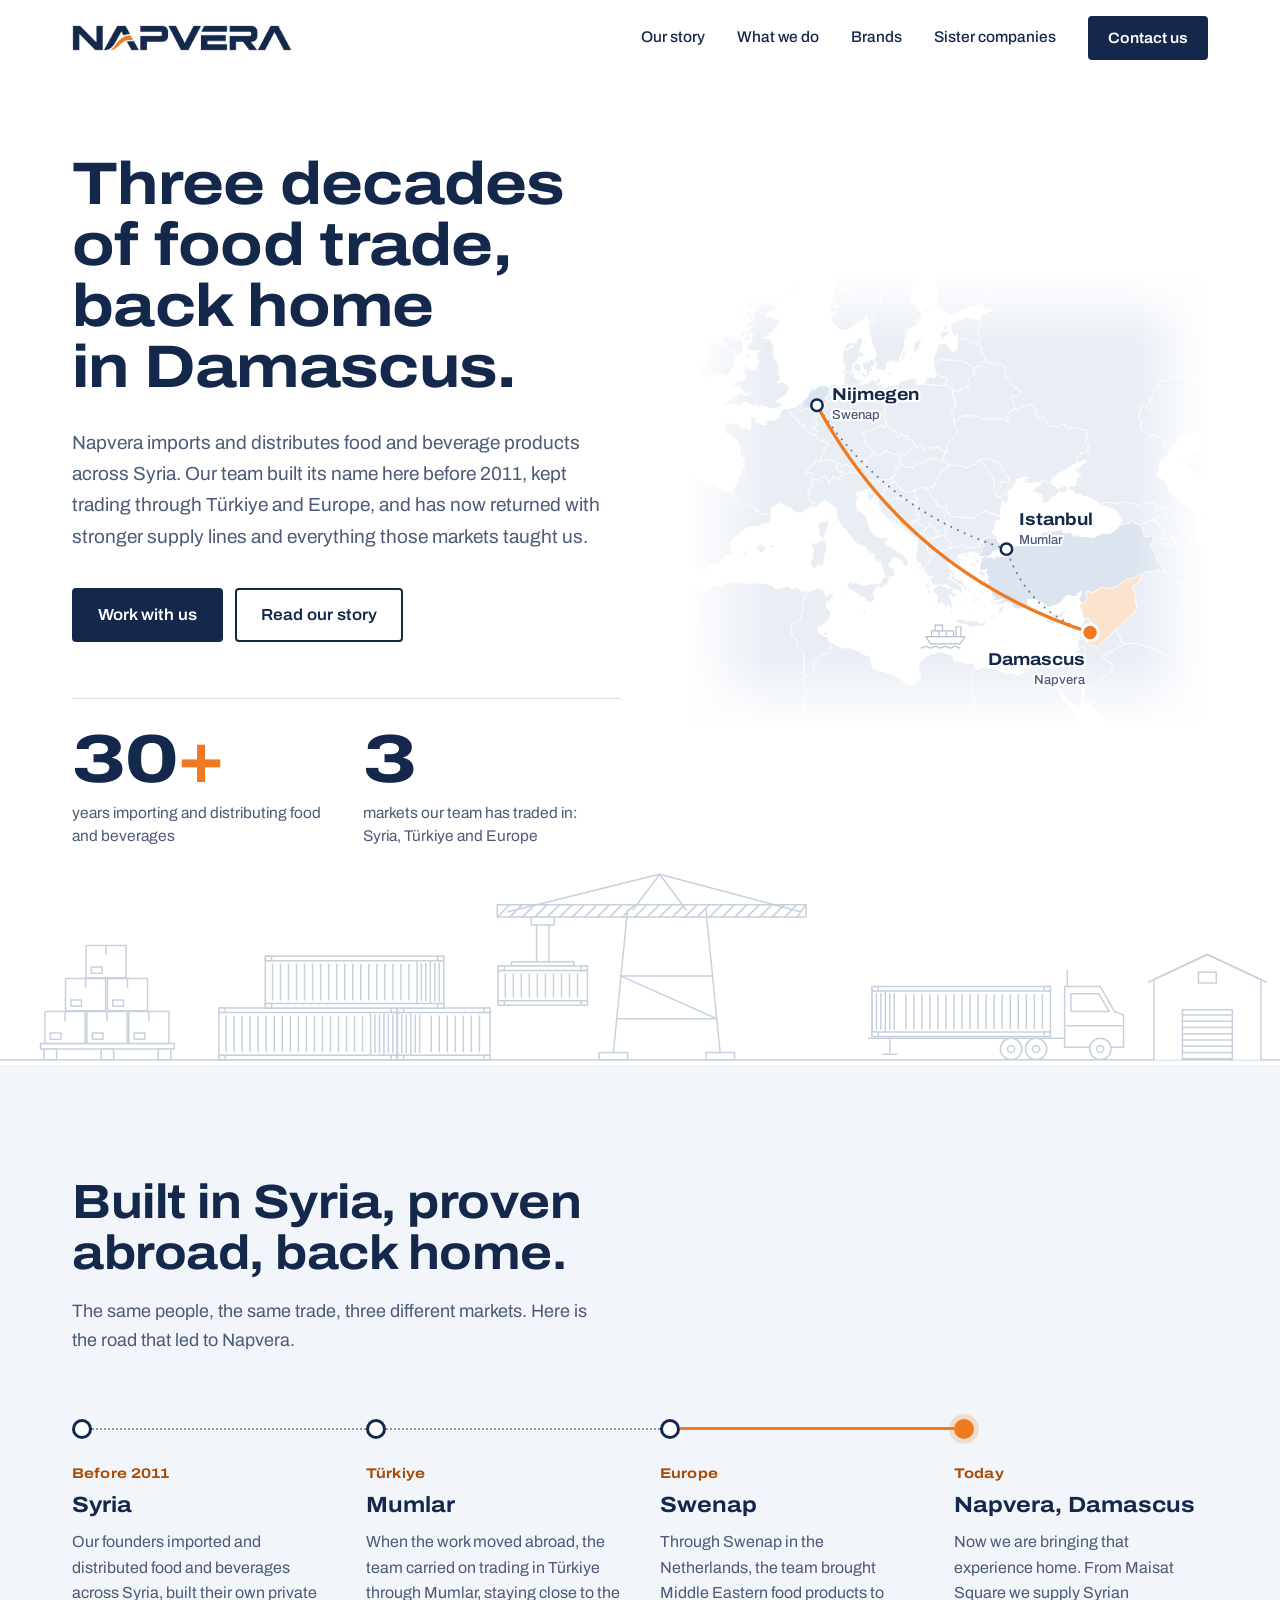
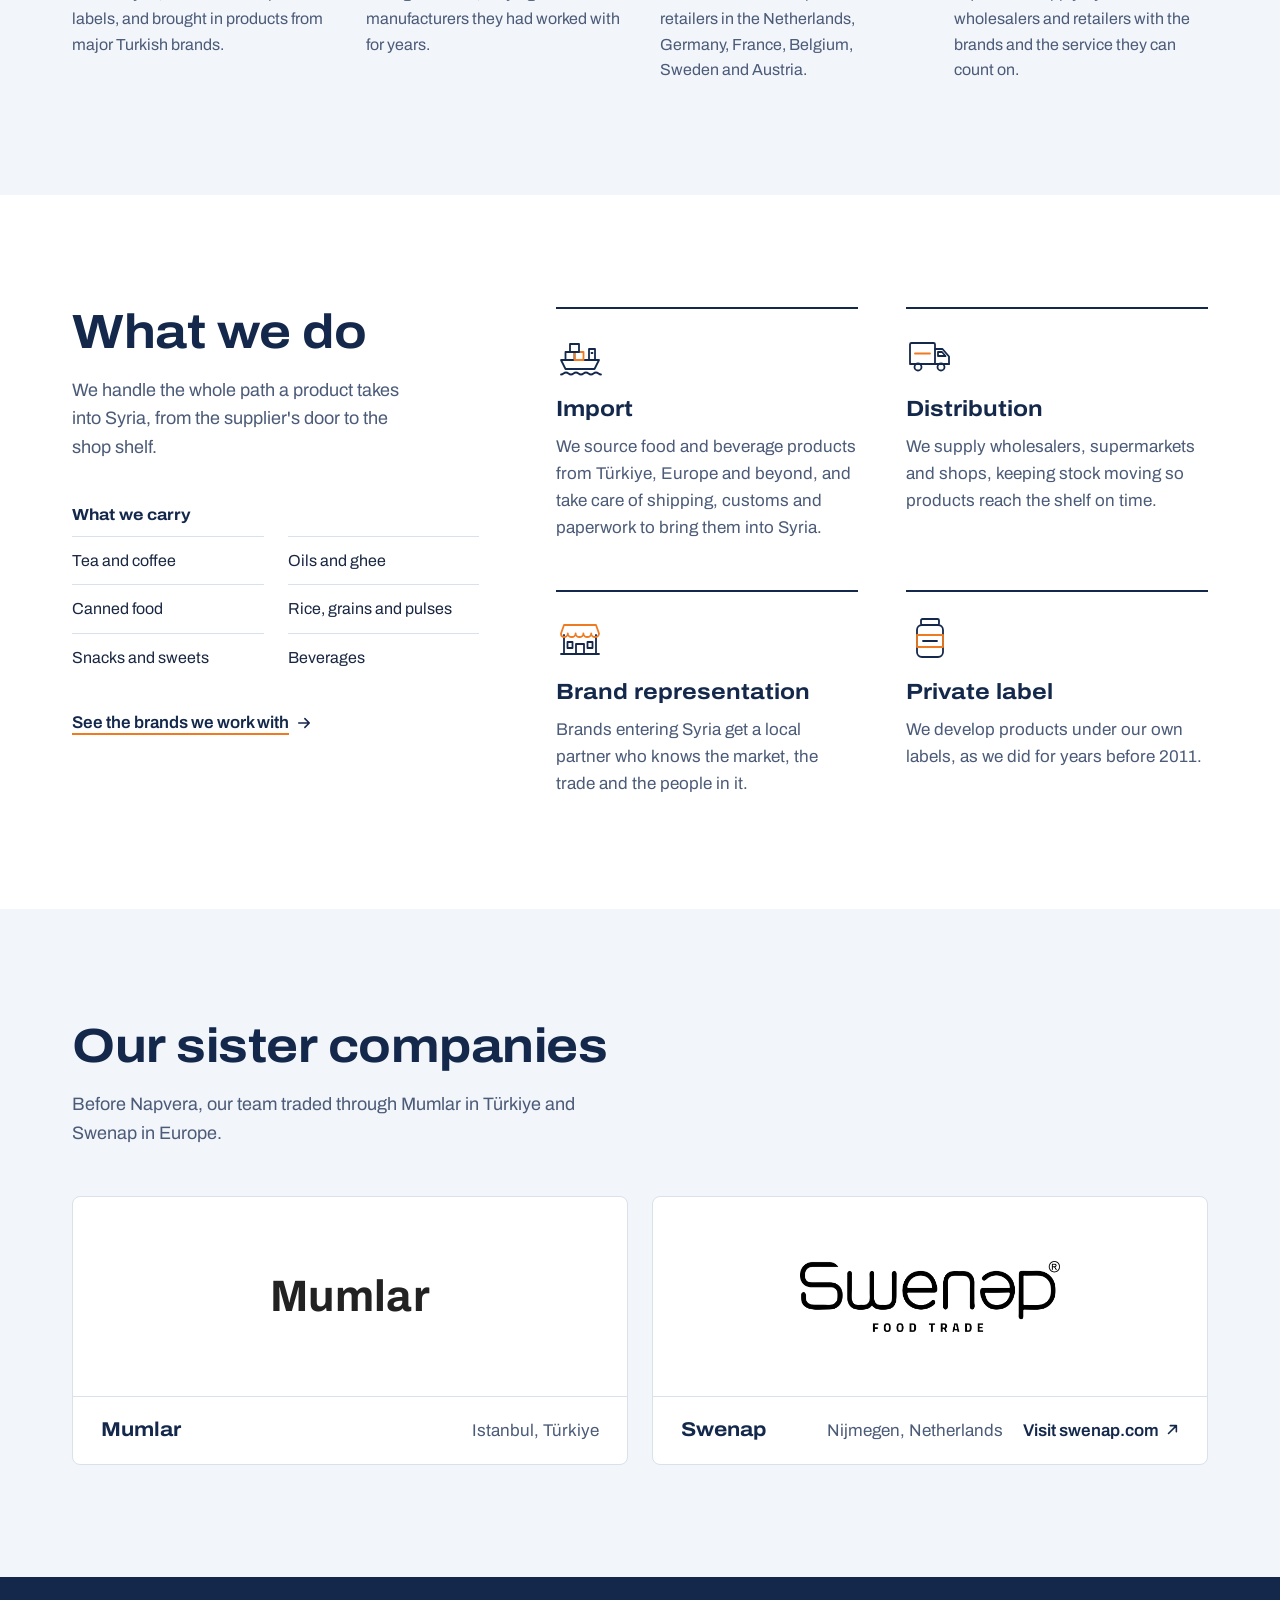
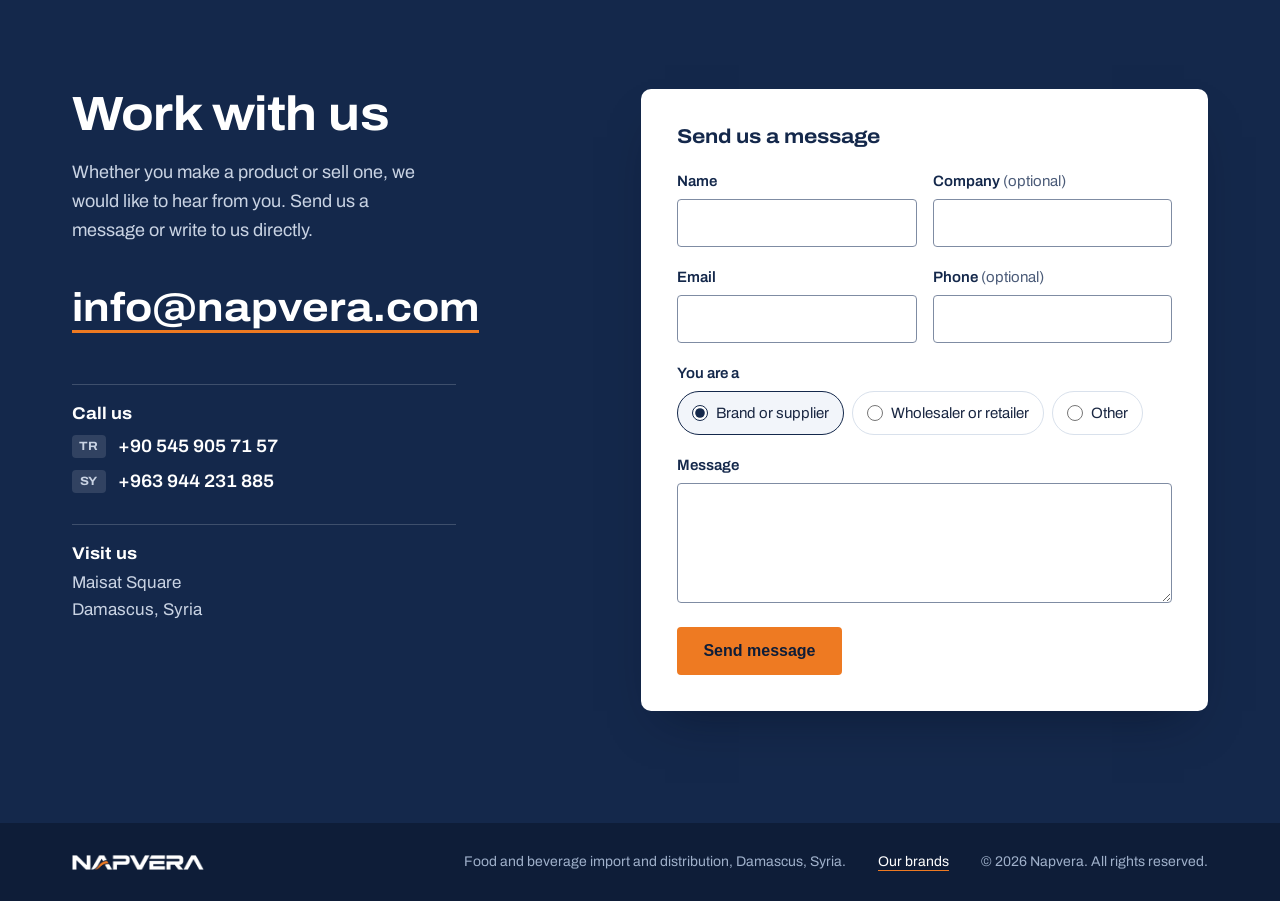
==== index.html @ ec390aeb "Add Call us phone numbers to the contact section - TR +90 545 905 71 57 and SY +963 944 231 885 as t" ====
<!doctype html>
<html lang="en">
<head>
  <meta charset="utf-8">
  <meta name="viewport" content="width=device-width, initial-scale=1">
  <title>Napvera | Food &amp; Beverage Import and Distribution in Syria</title>
  <meta name="description" content="Napvera imports and distributes food and beverage products across Syria from Maisat Square, Damascus, backed by 30+ years of trade in Syria, Türkiye and Europe.">
  <meta name="robots" content="index, follow, max-image-preview:large">
  <link rel="canonical" href="https://www.napvera.com/">
  <meta name="theme-color" content="#14284B">
  <meta name="format-detection" content="telephone=no">

  <!-- Social sharing -->
  <meta property="og:type" content="website">
  <meta property="og:site_name" content="Napvera">
  <meta property="og:locale" content="en_US">
  <meta property="og:url" content="https://www.napvera.com/">
  <meta property="og:title" content="Napvera | Food &amp; Beverage Import and Distribution in Syria">
  <meta property="og:description" content="30+ years of food and beverage trade in Syria, Türkiye and Europe, now back home in Damascus.">
  <meta property="og:image" content="https://www.napvera.com/assets/og-image.png">
  <meta property="og:image:type" content="image/png">
  <meta property="og:image:width" content="1200">
  <meta property="og:image:height" content="630">
  <meta property="og:image:alt" content="Napvera logo with a map of the route from Nijmegen and Istanbul to Damascus">
  <meta name="twitter:card" content="summary_large_image">
  <meta name="twitter:title" content="Napvera | Food &amp; Beverage Import and Distribution in Syria">
  <meta name="twitter:description" content="30+ years of food and beverage trade in Syria, Türkiye and Europe, now back home in Damascus.">
  <meta name="twitter:image" content="https://www.napvera.com/assets/og-image.png">
  <meta name="twitter:image:alt" content="Napvera logo with a map of the route from Nijmegen and Istanbul to Damascus">

  <!-- Icons -->
  <link rel="icon" href="/favicon.ico" sizes="32x32">
  <link rel="icon" href="/assets/favicon.svg" type="image/svg+xml">
  <link rel="apple-touch-icon" href="/assets/apple-touch-icon.png">
  <link rel="manifest" href="/site.webmanifest">

  <link rel="preload" href="/assets/fonts/archivo-latin-var.woff2" as="font" type="font/woff2" crossorigin>
  <link rel="stylesheet" href="/css/style.css?v=5">

  <script type="application/ld+json">
  {
    "@context": "https://schema.org",
    "@graph": [
      {
        "@type": "Organization",
        "@id": "https://www.napvera.com/#organization",
        "name": "Napvera",
        "url": "https://www.napvera.com/",
        "logo": {
          "@type": "ImageObject",
          "url": "https://www.napvera.com/assets/icon-512.png",
          "width": 512,
          "height": 512
        },
        "image": "https://www.napvera.com/assets/og-image.png",
        "description": "Napvera imports and distributes food and beverage products across Syria, backed by more than 30 years of trade in Syria, Türkiye and Europe.",
        "email": "info@napvera.com",
        "telephone": "+963944231885",
        "address": {
          "@type": "PostalAddress",
          "streetAddress": "Maisat Square",
          "addressLocality": "Damascus",
          "addressCountry": "SY"
        },
        "areaServed": { "@type": "Country", "name": "Syria" },
        "contactPoint": [
          {
            "@type": "ContactPoint",
            "contactType": "sales",
            "email": "info@napvera.com",
            "telephone": "+963944231885",
            "areaServed": "SY",
            "availableLanguage": ["English", "Arabic"]
          },
          {
            "@type": "ContactPoint",
            "contactType": "sales",
            "telephone": "+905459057157",
            "areaServed": "TR",
            "availableLanguage": ["English", "Arabic"]
          }
        ],
        "knowsAbout": ["Food import", "Beverage import", "Food distribution", "Private label food products", "Brand representation in Syria"]
      },
      {
        "@type": "WebSite",
        "@id": "https://www.napvera.com/#website",
        "url": "https://www.napvera.com/",
        "name": "Napvera",
        "inLanguage": "en",
        "publisher": { "@id": "https://www.napvera.com/#organization" }
      }
    ]
  }
  </script>
</head>
<body>
  <a class="skip-link" href="#main">Skip to content</a>

  <header class="site-header">
    <div class="wrap header-inner">
      <a class="brand" href="/" aria-label="Napvera home">
        <img src="/assets/napvera-logo.png" alt="Napvera" width="600" height="69">
      </a>
      <nav class="site-nav" aria-label="Main">
        <a href="#story">Our story</a>
        <a href="#services">What we do</a>
        <a href="/brands">Brands</a>
        <a href="#group">Sister companies</a>
        <a class="btn btn-small" href="#contact">Contact us</a>
      </nav>
    </div>
  </header>

  <main id="main">
    <!-- Hero -->
    <section class="hero">
      <img class="hero-scene" src="assets/port-scene.svg" alt="" aria-hidden="true">
      <div class="wrap hero-grid">
        <div class="hero-copy">
          <h1>Three decades of food trade, back home in Damascus.</h1>
          <p class="lead">Napvera imports and distributes food and beverage products across Syria. Our team built its name here before 2011, kept trading through Türkiye and Europe, and has now returned with stronger supply lines and everything those markets taught us.</p>
          <div class="hero-actions">
            <a class="btn" href="#contact">Work with us</a>
            <a class="btn btn-ghost" href="#story">Read our story</a>
          </div>
          <dl class="facts">
            <div class="fact">
              <dt>30<span class="plus">+</span></dt>
              <dd>years importing and distributing food and beverages</dd>
            </div>
            <div class="fact">
              <dt>3</dt>
              <dd>markets our team has traded in: Syria, Türkiye and Europe</dd>
            </div>
          </dl>
        </div>
        <figure class="hero-map">
          <svg class="route-map" viewBox="0 0 640 560" role="img" aria-labelledby="map-title">
            <title id="map-title">Map of our route: from Damascus to Istanbul and Nijmegen, and back to Damascus</title>
            <image href="assets/map-base.svg" width="640" height="560"/>
            <g class="map-ship" transform="translate(318.7 446.2)" aria-hidden="true">
              <path d="M-24 0h48l-6 9h-36z"/><path d="M-17 0v-7h9v7M-8 0v-7h9v7M1 0v-7h9v7M-12.5-7v-7h9v7M13 0v-12h6v12"/>
              <path d="M-30 14c3 0 3-2 6-2s3 2 6 2 3-2 6-2 3 2 6 2 3-2 6-2 3 2 6 2 3-2 6-2 3 2 6 2"/>
            </g>
            <path class="route route-past" d="M495.8 441.2Q419.1 415.8 393.4 339.2"/>
            <path class="route route-past" d="M393.4 339.2Q245.8 292.9 161.5 163.1"/>
            <path class="route route-home" pathLength="1" d="M161.5 163.1Q273.0 369.0 495.8 441.2"/>
            <circle class="pin" cx="161.5" cy="163.1" r="7"/>
            <circle class="pin" cx="393.4" cy="339.2" r="7"/>
            <circle class="pin-pulse" cx="495.8" cy="441.2" r="10"/>
            <circle class="pin pin-home" cx="495.8" cy="441.2" r="10"/>
            <text x="179.5" y="157.1"><tspan class="map-place">Nijmegen</tspan><tspan class="map-co" x="179.5" dy="1.45em">Swenap</tspan></text>
            <text x="409.4" y="309.2"><tspan class="map-place">Istanbul</tspan><tspan class="map-co" x="409.4" dy="1.45em">Mumlar</tspan></text>
            <text x="489.8" y="481.2" text-anchor="end"><tspan class="map-place">Damascus</tspan><tspan class="map-co" x="489.8" dy="1.45em">Napvera</tspan></text>
          </svg>
        </figure>
      </div>
    </section>

    <!-- Story -->
    <section class="story" id="story" aria-labelledby="story-title">
      <div class="wrap">
        <div class="section-head">
          <h2 id="story-title">Built in Syria, proven abroad, back home.</h2>
          <p>The same people, the same trade, three different markets. Here is the road that led to Napvera.</p>
        </div>
        <ol class="timeline">
          <li class="stop">
            <span class="when">Before 2011</span>
            <h3>Syria</h3>
            <p>Our founders imported and distributed food and beverages across Syria, built their own private labels, and brought in products from major Turkish brands.</p>
          </li>
          <li class="stop">
            <span class="when">Türkiye</span>
            <h3>Mumlar</h3>
            <p>When the work moved abroad, the team carried on trading in Türkiye through Mumlar, staying close to the manufacturers they had worked with for years.</p>
          </li>
          <li class="stop">
            <span class="when">Europe</span>
            <h3>Swenap</h3>
            <p>Through Swenap in the Netherlands, the team brought Middle Eastern food products to retailers in the Netherlands, Germany, France, Belgium, Sweden and Austria.</p>
          </li>
          <li class="stop stop-home">
            <span class="when">Today</span>
            <h3>Napvera, Damascus</h3>
            <p>Now we are bringing that experience home. From Maisat Square we supply Syrian wholesalers and retailers with the brands and the service they can count on.</p>
          </li>
        </ol>
      </div>
    </section>

    <!-- Services -->
    <section class="services" id="services" aria-labelledby="services-title">
      <div class="wrap services-grid">
        <div class="services-intro">
          <h2 id="services-title">What we do</h2>
          <p>We handle the whole path a product takes into Syria, from the supplier's door to the shop shelf.</p>
          <h3 class="carry-title">What we carry</h3>
          <ul class="carry">
            <li>Tea and coffee</li>
            <li>Oils and ghee</li>
            <li>Canned food</li>
            <li>Rice, grains and pulses</li>
            <li>Snacks and sweets</li>
            <li>Beverages</li>
          </ul>
          <a class="text-link" href="/brands">See the brands we work with <svg aria-hidden="true" viewBox="0 0 16 16" width="14" height="14"><path d="M2 8h12M9 3l5 5-5 5" fill="none" stroke="currentColor" stroke-width="1.8" stroke-linecap="round" stroke-linejoin="round"/></svg></a>
        </div>
        <div class="service-list">
          <article class="service">
            <svg class="service-icon" viewBox="0 0 48 48" aria-hidden="true">
              <path d="M5 29h38l-4.5 9h-29z"/><path d="M33 29V18h6v11M35.5 22h1"/>
              <rect x="9.5" y="21" width="9" height="8"/><rect class="accent" x="18.5" y="21" width="9" height="8"/><rect x="14" y="13" width="9" height="8"/>
              <path d="M5 43.5c2.5 0 2.5-2 5-2s2.5 2 5 2 2.5-2 5-2 2.5 2 5 2 2.5-2 5-2 2.5 2 5 2 2.5-2 5-2 2.5 2 5 2"/>
            </svg>
            <h3>Import</h3>
            <p>We source food and beverage products from Türkiye, Europe and beyond, and take care of shipping, customs and paperwork to bring them into Syria.</p>
          </article>
          <article class="service">
            <svg class="service-icon" viewBox="0 0 48 48" aria-hidden="true">
              <rect x="4" y="12" width="25" height="21" rx="1.5"/><path class="accent" d="M9 22.5h15"/>
              <path d="M29 18h7.5l6.5 7.5V33H29"/><path d="M32 21h4l3.5 4H32z"/><path d="M4 33h39"/>
              <circle cx="12" cy="36" r="3.5"/><circle cx="35" cy="36" r="3.5"/>
            </svg>
            <h3>Distribution</h3>
            <p>We supply wholesalers, supermarkets and shops, keeping stock moving so products reach the shelf on time.</p>
          </article>
          <article class="service">
            <svg class="service-icon" viewBox="0 0 48 48" aria-hidden="true">
              <path d="M8 21v19h32V21M5 40h38"/>
              <path class="accent" d="M8 11h32l3 8.5c0 2-1.8 3.5-3.9 3.5s-3.9-1.5-3.9-3.5c0 2-1.8 3.5-3.9 3.5s-3.9-1.5-3.9-3.5c0 2-1.8 3.5-3.9 3.5s-3.9-1.5-3.9-3.5c0 2-1.8 3.5-3.9 3.5s-3.9-1.5-3.9-3.5c0 2-1.8 3.5-3.9 3.5S5 21.5 5 19.5z"/>
              <path d="M20 40V30h8v10"/><rect x="11.5" y="28" width="5" height="6"/><rect x="31.5" y="28" width="5" height="6"/>
            </svg>
            <h3>Brand representation</h3>
            <p>Brands entering Syria get a local partner who knows the market, the trade and the people in it.</p>
          </article>
          <article class="service">
            <svg class="service-icon" viewBox="0 0 48 48" aria-hidden="true">
              <rect x="15" y="5" width="18" height="6" rx="1.5"/>
              <path d="M16 11h16c2.8 0 5 2.2 5 5v22c0 2.8-2.2 5-5 5H16c-2.8 0-5-2.2-5-5V16c0-2.8 2.2-5 5-5z"/>
              <rect class="accent" x="11" y="21" width="26" height="12"/><path d="M17 27h14"/>
            </svg>
            <h3>Private label</h3>
            <p>We develop products under our own labels, as we did for years before 2011.</p>
          </article>
        </div>
      </div>
    </section>

    <!-- Sister companies -->
    <section class="group" id="group" aria-labelledby="group-title">
      <div class="wrap">
        <div class="section-head">
          <h2 id="group-title">Our sister companies</h2>
          <p>Before Napvera, our team traded through Mumlar in Türkiye and Swenap in Europe.</p>
        </div>
        <div class="group-grid">
          <!-- Mumlar: replace the text wordmark with the real logo file (e.g. assets/mumlar-logo.png)
               and wrap the tile in a link once the website address is available. -->
          <div class="company">
            <div class="company-logo">
              <span class="wordmark-placeholder">Mumlar</span>
            </div>
            <div class="company-meta">
              <h3>Mumlar</h3>
              <p>Istanbul, Türkiye</p>
            </div>
          </div>
          <a class="company company-link" href="https://swenap.com" target="_blank" rel="noopener">
            <div class="company-logo">
              <img src="assets/swenap-logo.png" alt="Swenap Food Trade" width="987" height="267">
            </div>
            <div class="company-meta">
              <h3>Swenap</h3>
              <p>Nijmegen, Netherlands <span class="visit">Visit swenap.com <svg aria-hidden="true" viewBox="0 0 16 16" width="14" height="14"><path d="M6 3h7v7M13 3 4 12" fill="none" stroke="currentColor" stroke-width="1.8" stroke-linecap="round" stroke-linejoin="round"/></svg></span></p>
              <span class="sr-only">(opens in a new tab)</span>
            </div>
          </a>
        </div>
      </div>
    </section>

    <!-- Contact -->
    <section class="contact" id="contact" aria-labelledby="contact-title">
      <div class="wrap contact-grid">
        <div class="contact-main">
          <h2 id="contact-title">Work with us</h2>
          <p>Whether you make a product or sell one, we would like to hear from you. Send us a message or write to us directly.</p>
          <a class="email" href="mailto:info@napvera.com">info@napvera.com</a>
          <div class="address">
            <h3>Call us</h3>
            <ul class="phones">
              <li><span class="phone-cc">TR</span> <a href="tel:+905459057157" dir="ltr">+90 545 905 71 57</a></li>
              <li><span class="phone-cc">SY</span> <a href="tel:+963944231885" dir="ltr">+963 944 231 885</a></li>
            </ul>
          </div>
          <div class="address">
            <h3>Visit us</h3>
            <address>Maisat Square<br>Damascus, Syria</address>
          </div>
        </div>

        <!--
          Contact form. To connect a backend, put your endpoint URL in data-endpoint
          (and in action, for visitors without JavaScript). js/main.js sends the fields
          as a POST (FormData) and expects a 2xx response. While data-endpoint is empty,
          the form opens the visitor's email app with the message filled in.
        -->
        <form class="contact-form" id="contact-form" action="mailto:info@napvera.com" method="post" enctype="text/plain" data-endpoint="" novalidate>
          <h3 class="form-title">Send us a message</h3>

          <div class="form-row">
            <div class="field">
              <label for="cf-name">Name</label>
              <input id="cf-name" name="name" type="text" autocomplete="name" maxlength="100" required aria-describedby="cf-name-error">
              <p class="field-error" id="cf-name-error">Enter your name.</p>
            </div>
            <div class="field">
              <label for="cf-company">Company <span class="optional">(optional)</span></label>
              <input id="cf-company" name="company" type="text" autocomplete="organization" maxlength="120">
            </div>
          </div>

          <div class="form-row">
            <div class="field">
              <label for="cf-email">Email</label>
              <input id="cf-email" name="email" type="email" autocomplete="email" maxlength="160" required aria-describedby="cf-email-error">
              <p class="field-error" id="cf-email-error">Enter a valid email address.</p>
            </div>
            <div class="field">
              <label for="cf-phone">Phone <span class="optional">(optional)</span></label>
              <input id="cf-phone" name="phone" type="tel" autocomplete="tel" inputmode="tel" maxlength="30">
            </div>
          </div>

          <fieldset class="field choice">
            <legend>You are a</legend>
            <div class="choice-options">
              <label><input type="radio" name="type" value="Brand or supplier" checked> Brand or supplier</label>
              <label><input type="radio" name="type" value="Wholesaler or retailer"> Wholesaler or retailer</label>
              <label><input type="radio" name="type" value="Other"> Other</label>
            </div>
          </fieldset>

          <div class="field">
            <label for="cf-message">Message</label>
            <textarea id="cf-message" name="message" rows="4" maxlength="2000" required aria-describedby="cf-message-error"></textarea>
            <p class="field-error" id="cf-message-error">Write a short message so we know how to help.</p>
          </div>

          <!-- Spam trap: hidden from people, bots tend to fill it in -->
          <div class="hp" aria-hidden="true">
            <label for="cf-website">Website</label>
            <input id="cf-website" name="website" type="text" tabindex="-1" autocomplete="off">
          </div>

          <div class="form-actions">
            <button class="btn btn-accent" type="submit">Send message</button>
            <p class="form-status" id="cf-status" role="status" aria-live="polite"></p>
          </div>
        </form>
      </div>
    </section>
  </main>

  <footer class="site-footer">
    <div class="wrap footer-inner">
      <img src="/assets/napvera-logo-white.png" alt="Napvera" width="600" height="69">
      <p>Food and beverage import and distribution, Damascus, Syria.</p>
      <a href="/brands">Our brands</a>
      <p>&copy; <span id="year">2026</span> Napvera. All rights reserved.</p>
    </div>
  </footer>

  <script src="/js/main.js" defer></script>
</body>
</html>
---- css/style.css ----
/* Napvera — site styles
   Palette: navy ink, white, cool mist, one orange accent. */

/* Archivo (variable: weight 100–900, width 62–125%), self-hosted. SIL Open Font License, see assets/fonts/OFL.txt */
@font-face {
  font-family: "Archivo";
  font-style: normal;
  font-display: swap;
  font-weight: 100 900;
  font-stretch: 62% 125%;
  src: url("../assets/fonts/archivo-latin-var.woff2") format("woff2-variations"),
       url("../assets/fonts/archivo-latin-var.woff2") format("woff2");
  unicode-range: U+0000-00FF, U+0131, U+0152-0153, U+02BB-02BC, U+02C6, U+02DA, U+02DC, U+0304, U+0308, U+0329, U+2000-206F, U+20AC, U+2122, U+2191, U+2193, U+2212, U+2215, U+FEFF, U+FFFD;
}

:root {
  --navy: #14284B;
  --navy-deep: #0E1D38;
  --ink: #1A2742;
  --slate: #4B5B78;
  --mist: #F2F5FA;
  --line: #D9E1EC;
  --orange: #EE7A22;
  --orange-ink: #A84C08;   /* orange for small text on light backgrounds */
  --on-navy: #C9D3E3;
  --white: #FFFFFF;

  --font: "Archivo", system-ui, -apple-system, "Segoe UI", Roboto, sans-serif;

  --wrap: 1200px;
  --gutter: clamp(16px, 4vw, 32px);
  --section: clamp(72px, 9vw, 112px);
}

*, *::before, *::after { box-sizing: border-box; }

html { scroll-behavior: smooth; scroll-padding-top: 84px; -webkit-text-size-adjust: 100%; }

body {
  margin: 0;
  background: var(--white);
  color: var(--ink);
  font-family: var(--font);
  font-size: 1.0625rem;
  line-height: 1.6;
  font-stretch: 100%;
  -webkit-font-smoothing: antialiased;
  text-rendering: optimizeLegibility;
}

img, svg { display: block; max-width: 100%; height: auto; }

h1, h2, h3 { margin: 0; color: var(--navy); font-stretch: 112%; line-height: 1.1; }
p { margin: 0; }
a { color: inherit; }

.wrap { width: 100%; max-width: var(--wrap); margin-inline: auto; padding-inline: var(--gutter); }

.sr-only {
  position: absolute; width: 1px; height: 1px; padding: 0; margin: -1px;
  overflow: hidden; clip: rect(0 0 0 0); white-space: nowrap; border: 0;
}

.skip-link {
  position: absolute; left: 16px; top: -60px; z-index: 100;
  background: var(--navy); color: var(--white); padding: 10px 16px; border-radius: 4px;
  text-decoration: none; font-weight: 600;
}
.skip-link:focus { top: 12px; }

:focus-visible { outline: 3px solid var(--orange); outline-offset: 3px; border-radius: 2px; }
/* sections receive focus after in-page navigation; they don't need a ring */
[tabindex="-1"]:focus { outline: none; }

/* ---------- Buttons ---------- */
.btn {
  display: inline-flex; align-items: center; justify-content: center;
  min-height: 48px; padding: 12px 24px;
  background: var(--navy); color: var(--white);
  border: 2px solid var(--navy); border-radius: 4px;
  font-weight: 600; font-size: 1rem; font-stretch: 106%; text-decoration: none;
  transition: background-color .2s ease, border-color .2s ease, color .2s ease;
}
.btn:hover { background: var(--navy-deep); border-color: var(--navy-deep); }
.btn-ghost { background: transparent; color: var(--navy); }
.btn-ghost:hover { background: var(--navy); color: var(--white); border-color: var(--navy); }
.btn-small { min-height: 40px; padding: 8px 18px; font-size: .9375rem; }

/* ---------- Header ---------- */
.site-header {
  position: sticky; top: 0; z-index: 50;
  background: rgba(255, 255, 255, .96);
  border-bottom: 1px solid transparent;
  transition: border-color .2s ease;
}
.site-header.is-scrolled { border-bottom-color: var(--line); }
.header-inner { display: flex; align-items: center; justify-content: space-between; gap: 24px; min-height: 76px; }
.brand img { width: 220px; height: auto; }
.site-nav { display: flex; align-items: center; gap: 32px; font-size: .9688rem; font-weight: 500; }
.site-nav a:not(.btn) { color: var(--navy); text-decoration: none; padding: 6px 0; border-bottom: 2px solid transparent; }
.site-nav a:not(.btn):hover,
.site-nav a[aria-current="page"] { border-bottom-color: var(--orange); }

/* ---------- Hero ---------- */
.hero { position: relative; overflow: hidden; padding-block: clamp(40px, 6vw, 80px) clamp(150px, 17vw, 250px); }
/* faint port scene along the bottom edge of the hero */
.hero-scene {
  position: absolute; left: 0; bottom: 0; z-index: 0;
  width: 100%; height: clamp(120px, 15vw, 220px); max-width: none;
  object-fit: cover; object-position: center bottom;
  pointer-events: none; user-select: none;
}
.hero-grid { position: relative; z-index: 1; display: grid; grid-template-columns: minmax(0, 1.05fr) minmax(0, 1fr); gap: clamp(32px, 5vw, 72px); align-items: center; }

.hero h1 {
  font-size: clamp(2.375rem, 1.5rem + 3vw, 3.75rem);
  font-stretch: 116%;
  font-weight: 720;
  line-height: 1.02;
  letter-spacing: -0.012em;
  max-width: 16ch;
  text-wrap: balance;
}
.lead { margin-top: 28px; max-width: 34em; color: var(--slate); font-size: clamp(1.0625rem, 1rem + .3vw, 1.1875rem); line-height: 1.65; }
.hero-actions { display: flex; flex-wrap: wrap; gap: 12px; margin-top: 36px; }

.facts { display: grid; grid-template-columns: repeat(2, minmax(0, 1fr)); gap: 32px; margin: 56px 0 0; padding-top: 28px; border-top: 1px solid var(--line); }
.fact dt { font-size: clamp(3rem, 2.2rem + 2.6vw, 4.25rem); font-stretch: 125%; font-weight: 800; line-height: .95; color: var(--navy); letter-spacing: -0.02em; }
.fact .plus { color: var(--orange); }
.fact dd { margin: 10px 0 0; max-width: 28ch; color: var(--slate); font-size: .9688rem; line-height: 1.5; }

/* Route map */
.hero-map { margin: 0; }
.route-map { width: 100%; height: auto; overflow: visible; }
.route-map text { font-family: var(--font); }
.map-place { font-size: 21px; font-weight: 700; font-stretch: 112%; fill: var(--navy); }
.map-co { font-size: 16px; font-weight: 500; fill: var(--slate); }
.map-place, .map-co { paint-order: stroke; stroke: rgba(255, 255, 255, .9); stroke-width: 5px; stroke-linejoin: round; }
.route { fill: none; stroke-linecap: round; }
.route-past { stroke: var(--navy); stroke-width: 2.4; stroke-dasharray: 0.1 9; opacity: .6; }
.route-home {
  stroke: var(--orange); stroke-width: 4;
  stroke-dasharray: 1; stroke-dashoffset: 1;
  animation: draw-route 1.8s cubic-bezier(.6, .1, .3, 1) .5s forwards;
}
.map-ship path { fill: none; stroke: #B4C0D2; stroke-width: 1.4; stroke-linecap: round; stroke-linejoin: round; }
.map-ship path:first-child { fill: var(--white); }
.pin { fill: var(--white); stroke: var(--navy); stroke-width: 3; }
.pin-home { fill: var(--orange); stroke: var(--white); stroke-width: 3.5; }
.pin-pulse {
  fill: none; stroke: var(--orange); stroke-width: 2.5; opacity: 0;
  transform-box: fill-box; transform-origin: center;
  animation: pulse 1.6s ease-out 2.2s 2;
}

@keyframes draw-route { to { stroke-dashoffset: 0; } }
@keyframes pulse {
  0% { opacity: .9; transform: scale(1); }
  100% { opacity: 0; transform: scale(2.8); }
}

/* ---------- Section heads ---------- */
.section-head h2,
.services-intro h2,
.contact h2 {
  font-size: clamp(2rem, 1.4rem + 2.2vw, 3rem);
  font-weight: 700;
  line-height: 1.06;
  letter-spacing: -0.01em;
  text-wrap: balance;
}
.section-head { max-width: 40rem; }
.section-head h2 { max-width: 18ch; }
.section-head p { margin-top: 18px; color: var(--slate); font-size: 1.125rem; max-width: 52ch; }

/* ---------- Story / timeline ---------- */
.story { background: var(--mist); padding-block: var(--section); }

.timeline {
  list-style: none; margin: 64px 0 0; padding: 0;
  display: grid; grid-template-columns: repeat(4, minmax(0, 1fr)); gap: 40px;
}
.stop { position: relative; padding-top: 44px; }
/* connector to the next stop */
.stop::before {
  content: ""; position: absolute; top: 9px; left: 20px; right: -40px;
  border-top: 2px dotted rgba(20, 40, 75, .45);
}
/* the last leg — Europe back to Damascus — is the orange route home */
.stop:nth-child(3)::before { border-top: 3px solid var(--orange); top: 8px; }
.stop-home::before { display: none; }
/* marker */
.stop::after {
  content: ""; position: absolute; top: 0; left: 0;
  width: 20px; height: 20px; border-radius: 50%;
  background: var(--white); border: 3px solid var(--navy);
}
.stop-home::after { background: var(--orange); border-color: var(--orange); box-shadow: 0 0 0 5px rgba(238, 122, 34, .2); }

.when { display: block; font-size: .875rem; font-weight: 700; font-stretch: 118%; color: var(--orange-ink); letter-spacing: .01em; }
.stop h3 { margin-top: 8px; font-size: 1.375rem; font-weight: 700; }
.stop p { margin-top: 12px; color: var(--slate); font-size: 1rem; }

/* ---------- Services ---------- */
.services { padding-block: var(--section); }
.services-grid { display: grid; grid-template-columns: minmax(0, 1fr) minmax(0, 1.6fr); gap: clamp(40px, 6vw, 96px); }
.services-intro > p { margin-top: 18px; color: var(--slate); font-size: 1.125rem; max-width: 34ch; }
.carry-title { margin-top: 44px; font-size: 1rem; font-stretch: 110%; font-weight: 700; }
.carry { list-style: none; margin: 12px 0 0; padding: 0; display: grid; grid-template-columns: repeat(2, minmax(0, 1fr)); column-gap: 24px; }
.carry li { padding: 11px 0; border-top: 1px solid var(--line); font-size: 1rem; color: var(--ink); }
.text-link {
  display: inline-flex; align-items: center; gap: 8px; margin-top: 28px;
  color: var(--navy); font-weight: 600; text-decoration: underline;
  text-decoration-color: var(--orange); text-decoration-thickness: 2px; text-underline-offset: 5px;
}
.text-link:hover { color: var(--orange-ink); }

.service-list { display: grid; grid-template-columns: repeat(2, minmax(0, 1fr)); gap: 48px 48px; align-content: start; }
.service { padding-top: 22px; border-top: 2px solid var(--navy); }
.service-icon {
  display: block; width: 48px; height: 48px; margin-bottom: 18px;
  fill: none; stroke: var(--navy); stroke-width: 1.8; stroke-linecap: round; stroke-linejoin: round;
}
.service-icon .accent { stroke: var(--orange); }
.service h3 { font-size: 1.375rem; font-weight: 700; }
.service p { margin-top: 12px; color: var(--slate); }

/* ---------- Sister companies ---------- */
.group { background: var(--mist); padding-block: var(--section); }
.group-grid { display: grid; grid-template-columns: repeat(2, minmax(0, 1fr)); gap: 24px; margin-top: 48px; }
.company {
  display: flex; flex-direction: column;
  background: var(--white); border: 1px solid var(--line); border-radius: 8px;
  text-decoration: none; color: inherit; overflow: hidden;
  transition: border-color .2s ease;
}
.company-logo { display: flex; align-items: center; justify-content: center; min-height: 200px; padding: 40px; border-bottom: 1px solid var(--line); }
.company-logo img { width: auto; max-width: 260px; max-height: 72px; }
.wordmark-placeholder { font-size: 2.75rem; font-weight: 700; font-stretch: 100%; letter-spacing: .01em; color: #222; }
.company-meta { display: flex; align-items: baseline; justify-content: space-between; gap: 16px; padding: 20px 28px; }
.company-meta h3 { font-size: 1.25rem; font-weight: 700; }
.company-meta p { color: var(--slate); display: flex; flex-wrap: wrap; gap: 6px 20px; align-items: baseline; justify-content: flex-end; }
.visit { display: inline-flex; align-items: center; gap: 6px; color: var(--navy); font-weight: 600; }
.company-link:hover { border-color: var(--navy); }
.company-link:hover .visit { text-decoration: underline; text-decoration-color: var(--orange); text-decoration-thickness: 2px; text-underline-offset: 4px; }

/* ---------- Brands page ---------- */
.brands-page { padding-block: clamp(48px, 7vw, 88px) var(--section); }
.brands-page h1 {
  font-size: clamp(2.375rem, 1.5rem + 3vw, 3.5rem);
  font-weight: 720; line-height: 1.04; letter-spacing: -0.012em; text-wrap: balance;
}
/* logo sits inside a fixed-size box so every logo reads at the same scale */
.brand-box {
  display: flex; align-items: center; justify-content: center; flex: none;
  width: 140px; height: 96px; padding: 14px;
  background: var(--white); border: 1px solid var(--line); border-radius: 8px;
}
.brand-box img { width: auto; height: auto; max-width: 100%; max-height: 100%; object-fit: contain; }

.brand-origin { margin-top: 4px; font-size: .875rem; font-weight: 600; font-stretch: 106%; color: var(--orange-ink); }

.brand-feature {
  display: flex; align-items: center; gap: clamp(24px, 4vw, 48px);
  margin-top: 48px; padding: clamp(24px, 3.5vw, 40px);
  background: var(--mist); border: 1px solid var(--line); border-left: 4px solid var(--orange); border-radius: 10px;
}
.brand-box-feature { width: 220px; height: 140px; padding: 24px; }
.brand-feature-text { min-width: 0; }
.brand-badge {
  display: inline-block; padding: 4px 10px; border-radius: 999px;
  background: var(--orange); color: var(--navy-deep);
  font-size: .8125rem; font-weight: 700; font-stretch: 108%; letter-spacing: .01em;
}
.brand-feature h2 { margin-top: 12px; font-size: clamp(1.5rem, 1.2rem + 1vw, 2rem); font-weight: 700; }
.brand-feature-text > p:last-child { margin-top: 12px; color: var(--slate); max-width: 60ch; }

.brands-subhead { margin-top: clamp(56px, 7vw, 80px); font-size: clamp(1.375rem, 1.1rem + .9vw, 1.75rem); font-weight: 700; }
.brand-grid {
  list-style: none; margin: 24px 0 0; padding: 0;
  display: grid; grid-template-columns: repeat(2, minmax(0, 1fr)); gap: 20px;
}
/* each brand is a box: logo on the left, name, origin and history on the right */
.brand-card {
  display: grid; grid-template-columns: auto minmax(0, 1fr); grid-template-rows: auto auto 1fr;
  column-gap: 22px; align-content: start;
  padding: 22px; border: 1px solid var(--line); border-radius: 10px; background: var(--white);
  box-shadow: 0 1px 2px rgba(20, 40, 75, .04);
}
.brand-card .brand-box { grid-row: 1 / -1; align-self: start; background: var(--mist); border-color: transparent; }
.brand-card h3 { font-size: 1.125rem; font-weight: 700; }
.brand-card > p:last-child { margin-top: 8px; color: var(--slate); font-size: .9688rem; line-height: 1.55; }

.brands-cta { background: var(--navy); color: var(--white); padding-block: clamp(56px, 7vw, 88px); }
.brands-cta-inner { display: flex; flex-wrap: wrap; align-items: center; justify-content: space-between; gap: 24px 48px; }
.brands-cta h2 { color: var(--white); font-size: clamp(1.75rem, 1.3rem + 1.6vw, 2.5rem); font-weight: 700; }
.brands-cta p { margin-top: 12px; color: var(--on-navy); font-size: 1.125rem; max-width: 46ch; }

/* ---------- Contact ---------- */
.contact { background: var(--navy); color: var(--white); padding-block: var(--section); }
.contact-grid { display: grid; grid-template-columns: minmax(0, 1fr) minmax(0, 1.15fr); gap: clamp(40px, 6vw, 96px); align-items: start; }
.contact h2 { color: var(--white); }
.contact-main > p { margin-top: 18px; color: var(--on-navy); font-size: 1.125rem; max-width: 36ch; }
.email {
  display: inline-block; margin-top: 32px;
  font-size: clamp(1.625rem, 1rem + 2.2vw, 2.5rem); font-weight: 700; font-stretch: 112%;
  color: var(--white); text-decoration: underline; text-decoration-color: var(--orange);
  text-decoration-thickness: 3px; text-underline-offset: 9px;
  overflow-wrap: anywhere; transition: color .2s ease;
}
.email:hover { color: var(--orange); }
.address { margin-top: 44px; padding-top: 20px; border-top: 1px solid rgba(255, 255, 255, .18); max-width: 24rem; }
.address h3 { color: var(--white); font-size: 1.0625rem; font-stretch: 108%; font-weight: 700; }
.address address { margin-top: 6px; font-style: normal; color: var(--on-navy); }
.address + .address { margin-top: 28px; }
.phones { list-style: none; margin: 8px 0 0; padding: 0; display: grid; gap: 6px; }
.phones li { display: flex; align-items: center; gap: 12px; }
.phone-cc {
  display: inline-grid; place-items: center; min-width: 34px; padding: 2px 6px; border-radius: 4px;
  background: rgba(255, 255, 255, .12); color: var(--on-navy);
  font-size: .75rem; font-weight: 700; font-stretch: 110%; letter-spacing: .04em;
}
.phones a {
  color: var(--white); font-size: 1.125rem; font-weight: 600; font-stretch: 106%;
  text-decoration: none; white-space: nowrap; font-variant-numeric: tabular-nums;
}
.phones a:hover { color: var(--orange); text-decoration: underline; text-underline-offset: 4px; }

/* Contact form */
.contact-form {
  background: var(--white); color: var(--ink);
  border-radius: 10px; padding: clamp(24px, 3vw, 36px);
  box-shadow: 0 24px 48px -24px rgba(5, 12, 28, .5);
}
.form-title { font-size: 1.25rem; font-weight: 700; margin-bottom: 4px; }
.form-row { display: grid; grid-template-columns: repeat(2, minmax(0, 1fr)); gap: 0 16px; }
.field { margin-top: 18px; min-width: 0; }
.field > label, .choice legend { display: block; margin-bottom: 6px; font-size: .9375rem; font-weight: 600; color: var(--navy); }
.optional { font-weight: 400; color: var(--slate); }
.contact-form input[type="text"],
.contact-form input[type="email"],
.contact-form input[type="tel"],
.contact-form textarea {
  display: block; width: 100%; min-height: 48px; padding: 11px 14px;
  font: inherit; font-size: 1rem; line-height: 1.4; color: var(--ink);
  background: var(--white); border: 1px solid #7F8CA3; border-radius: 4px;
  transition: border-color .15s ease, box-shadow .15s ease;
}
.contact-form textarea { min-height: 120px; resize: vertical; }
.contact-form input:focus, .contact-form textarea:focus {
  outline: none; border-color: var(--navy); box-shadow: 0 0 0 3px rgba(238, 122, 34, .45);
}
.choice { border: 0; padding: 0; margin-inline: 0; }
.choice legend { padding: 0; }
.choice-options { display: flex; flex-wrap: wrap; gap: 8px; }
.choice-options label {
  display: inline-flex; align-items: center; gap: 8px; min-height: 44px; padding: 8px 14px;
  border: 1px solid var(--line); border-radius: 999px; cursor: pointer;
  font-size: .9375rem; color: var(--ink); transition: border-color .15s ease, background-color .15s ease;
}
.choice-options input { accent-color: var(--navy); width: 16px; height: 16px; margin: 0; }
.choice-options label:hover { border-color: #7F8CA3; }
.choice-options label:has(input:checked) { border-color: var(--navy); background: var(--mist); }
.choice-options label:has(input:focus-visible) { outline: 3px solid var(--orange); outline-offset: 2px; }

/* errors appear only after the visitor has interacted, or after a submit attempt */
.field-error { display: none; margin-top: 6px; font-size: .875rem; color: #B3261E; }
.field-error::before { content: "!"; display: inline-grid; place-items: center; width: 16px; height: 16px; margin-right: 6px; border-radius: 50%; background: #B3261E; color: var(--white); font-size: .6875rem; font-weight: 700; vertical-align: 1px; }
.contact-form :is(input, textarea):user-invalid,
.contact-form.was-submitted :is(input, textarea):invalid { border-color: #B3261E; box-shadow: inset 0 0 0 1px #B3261E; }
.contact-form :is(input, textarea):user-invalid ~ .field-error,
.contact-form.was-submitted :is(input, textarea):invalid ~ .field-error { display: block; }

.hp { position: absolute; left: -10000px; width: 1px; height: 1px; overflow: hidden; }

.form-actions { display: flex; flex-wrap: wrap; align-items: center; gap: 12px 20px; margin-top: 24px; }
.btn-accent { background: var(--orange); border-color: var(--orange); color: var(--navy-deep); }
.btn-accent:hover { background: #D9661A; border-color: #D9661A; color: var(--navy-deep); }
.btn[disabled] { opacity: .65; cursor: progress; }
.form-status { flex: 1 1 14rem; font-size: .9375rem; color: var(--slate); }
.form-status:empty { display: none; }
.form-status[data-state="success"] { color: #1E6B3A; font-weight: 600; }
.form-status[data-state="error"] { color: #B3261E; }

/* ---------- 404 ---------- */
.not-found { padding-block: clamp(72px, 12vw, 160px); }
.not-found h1 { font-size: clamp(2.25rem, 1.5rem + 3vw, 3.5rem); font-weight: 720; max-width: 16ch; }
.not-found p { margin: 20px 0 32px; color: var(--slate); font-size: 1.125rem; max-width: 40ch; }

/* ---------- Footer ---------- */
.site-footer { background: var(--navy-deep); color: #9FB0CA; font-size: .875rem; }
.footer-inner { display: flex; flex-wrap: wrap; align-items: center; gap: 12px 32px; padding-block: 28px; }
.footer-inner img { width: 132px; margin-right: auto; }
.footer-inner a { color: var(--white); text-decoration-color: var(--orange); text-underline-offset: 4px; }

/* ---------- Responsive ---------- */
@media (max-width: 1024px) {
  .timeline { grid-template-columns: repeat(2, minmax(0, 1fr)); row-gap: 48px; }
  .stop:nth-child(2)::before { right: 0; }
}

@media (max-width: 900px) {
  .hero-grid, .services-grid, .contact-grid { grid-template-columns: minmax(0, 1fr); }
  .hero-map { max-width: 560px; margin-inline: auto; width: 100%; }
  .site-nav a:not(.btn) { display: none; }
  /* narrower screens: logo on top inside each box, still two boxes per row */
  .brand-card { grid-template-columns: minmax(0, 1fr); grid-template-rows: none; }
  .brand-card .brand-box { grid-row: auto; width: 100%; margin-bottom: 14px; }
}

@media (max-width: 640px) {
  .header-inner { min-height: 64px; }
  .brand img { width: 168px; }
  .brand-feature { flex-direction: column; align-items: flex-start; margin-top: 36px; }
  .brand-box-feature { width: 180px; height: 110px; }
  .brand-grid { gap: 10px; }
  .brand-card { padding: 12px; }
  .brand-card .brand-box { height: 76px; padding: 10px; margin-bottom: 10px; }
  .brand-card h3 { font-size: 1rem; }
  .brand-origin { font-size: .8125rem; }
  .brand-card > p:last-child { font-size: .875rem; line-height: 1.5; }
  .facts { gap: 20px; margin-top: 44px; }
  .map-place { font-size: 27px; }
  .map-co { font-size: 20px; }

  .timeline { grid-template-columns: minmax(0, 1fr); gap: 36px; margin-top: 44px; }
  .stop { padding-top: 0; padding-left: 40px; }
  .stop::before, .stop:nth-child(2)::before { top: 24px; bottom: -36px; left: 9px; right: auto; border-top: 0; border-left: 2px dotted rgba(20, 40, 75, .45); }
  .stop:nth-child(3)::before { top: 24px; border-top: 0; border-left: 3px solid var(--orange); left: 8.5px; }

  .service-list, .group-grid { grid-template-columns: minmax(0, 1fr); gap: 32px; }
  .form-row { grid-template-columns: minmax(0, 1fr); }
  .group-grid { gap: 16px; }
  .company-logo { min-height: 150px; padding: 28px; }
  .company-meta { padding: 18px 20px; }
  .footer-inner { flex-direction: column; align-items: flex-start; }
}

@media (prefers-reduced-motion: reduce) {
  html { scroll-behavior: auto; }
  .route-home { animation: none; stroke-dashoffset: 0; }
  .pin-pulse { animation: none; }
  * { transition: none !important; }
}
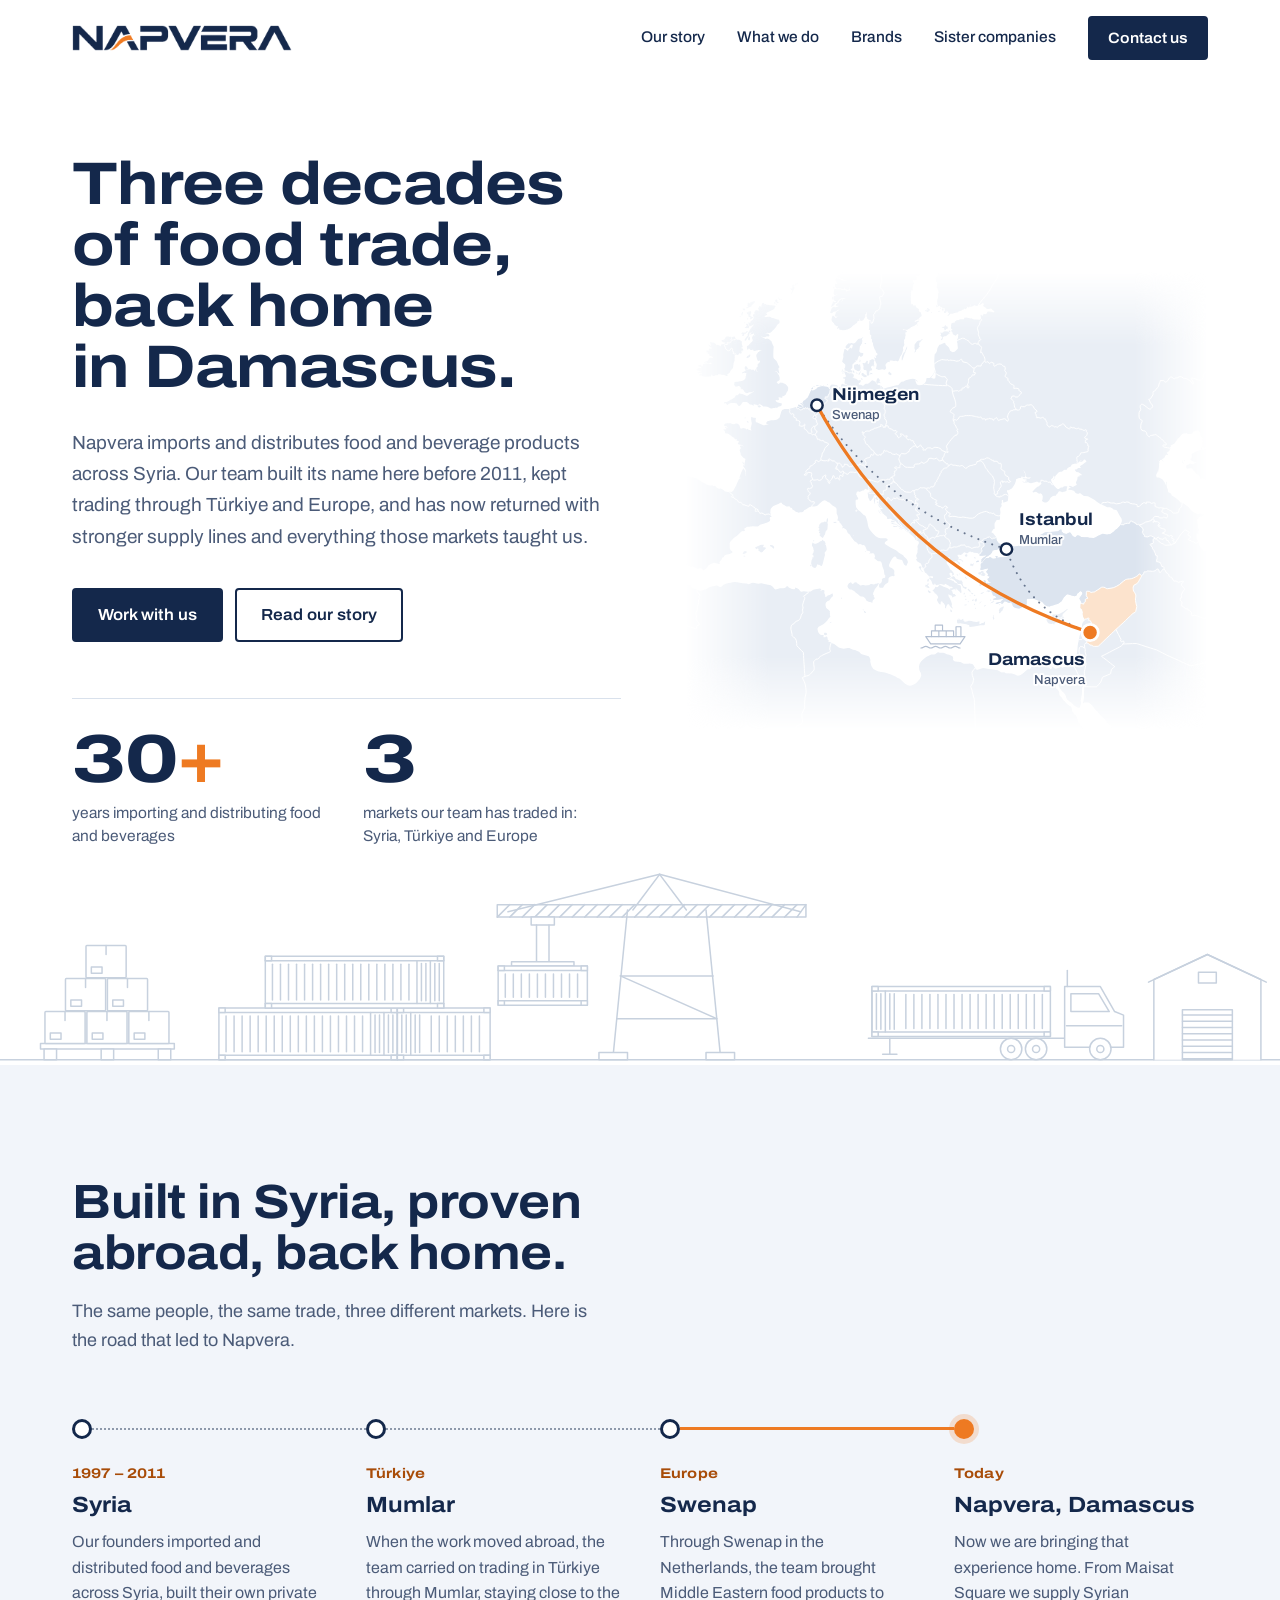
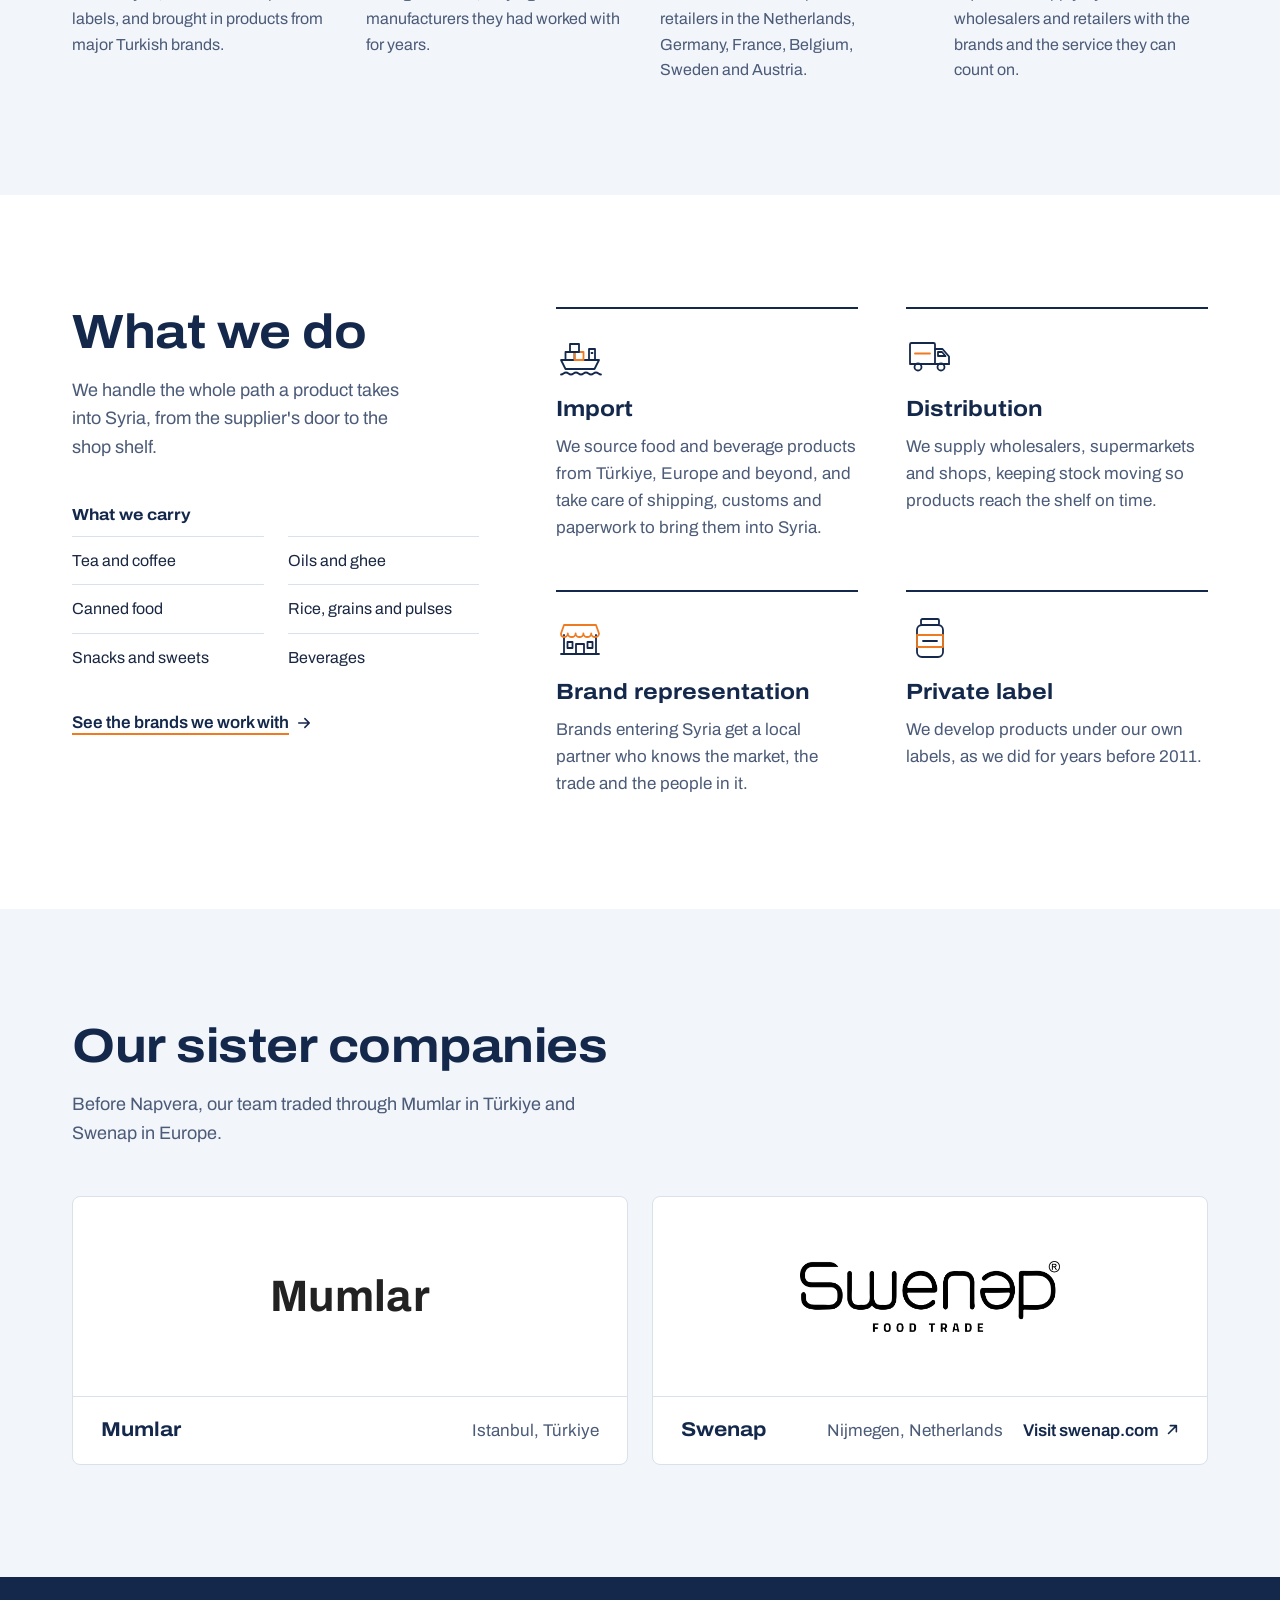
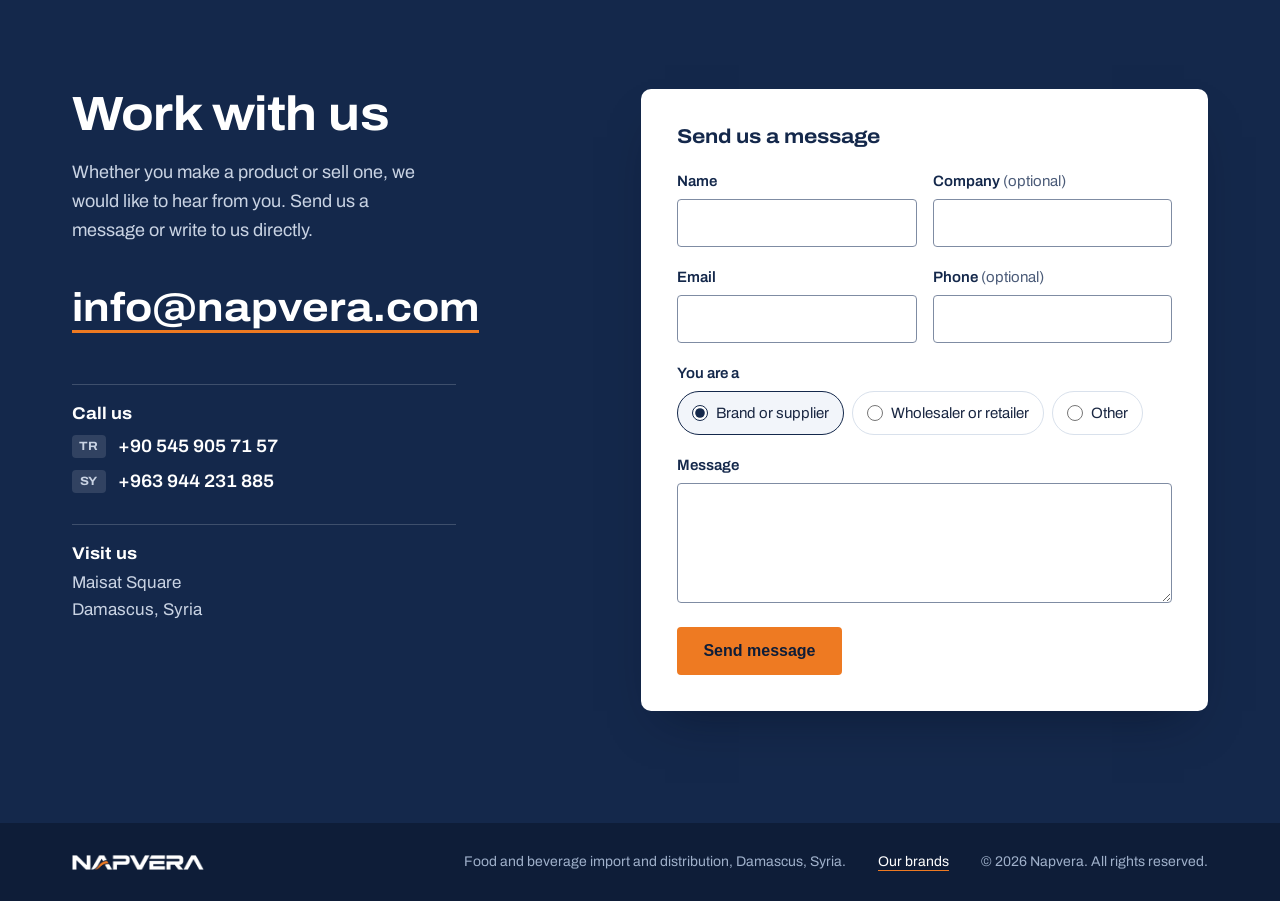
==== commit 9554ee49: "Date the Syria timeline stop from 1997 Co-Authored-By: Claude Opus 5.5 <noreply@anthropic.com>" ====
--- a/index.html
+++ b/index.html
@@ -167,7 +167,7 @@
         </div>
         <ol class="timeline">
           <li class="stop">
-            <span class="when">Before 2011</span>
+            <span class="when">1997 – 2011</span>
             <h3>Syria</h3>
             <p>Our founders imported and distributed food and beverages across Syria, built their own private labels, and brought in products from major Turkish brands.</p>
           </li>
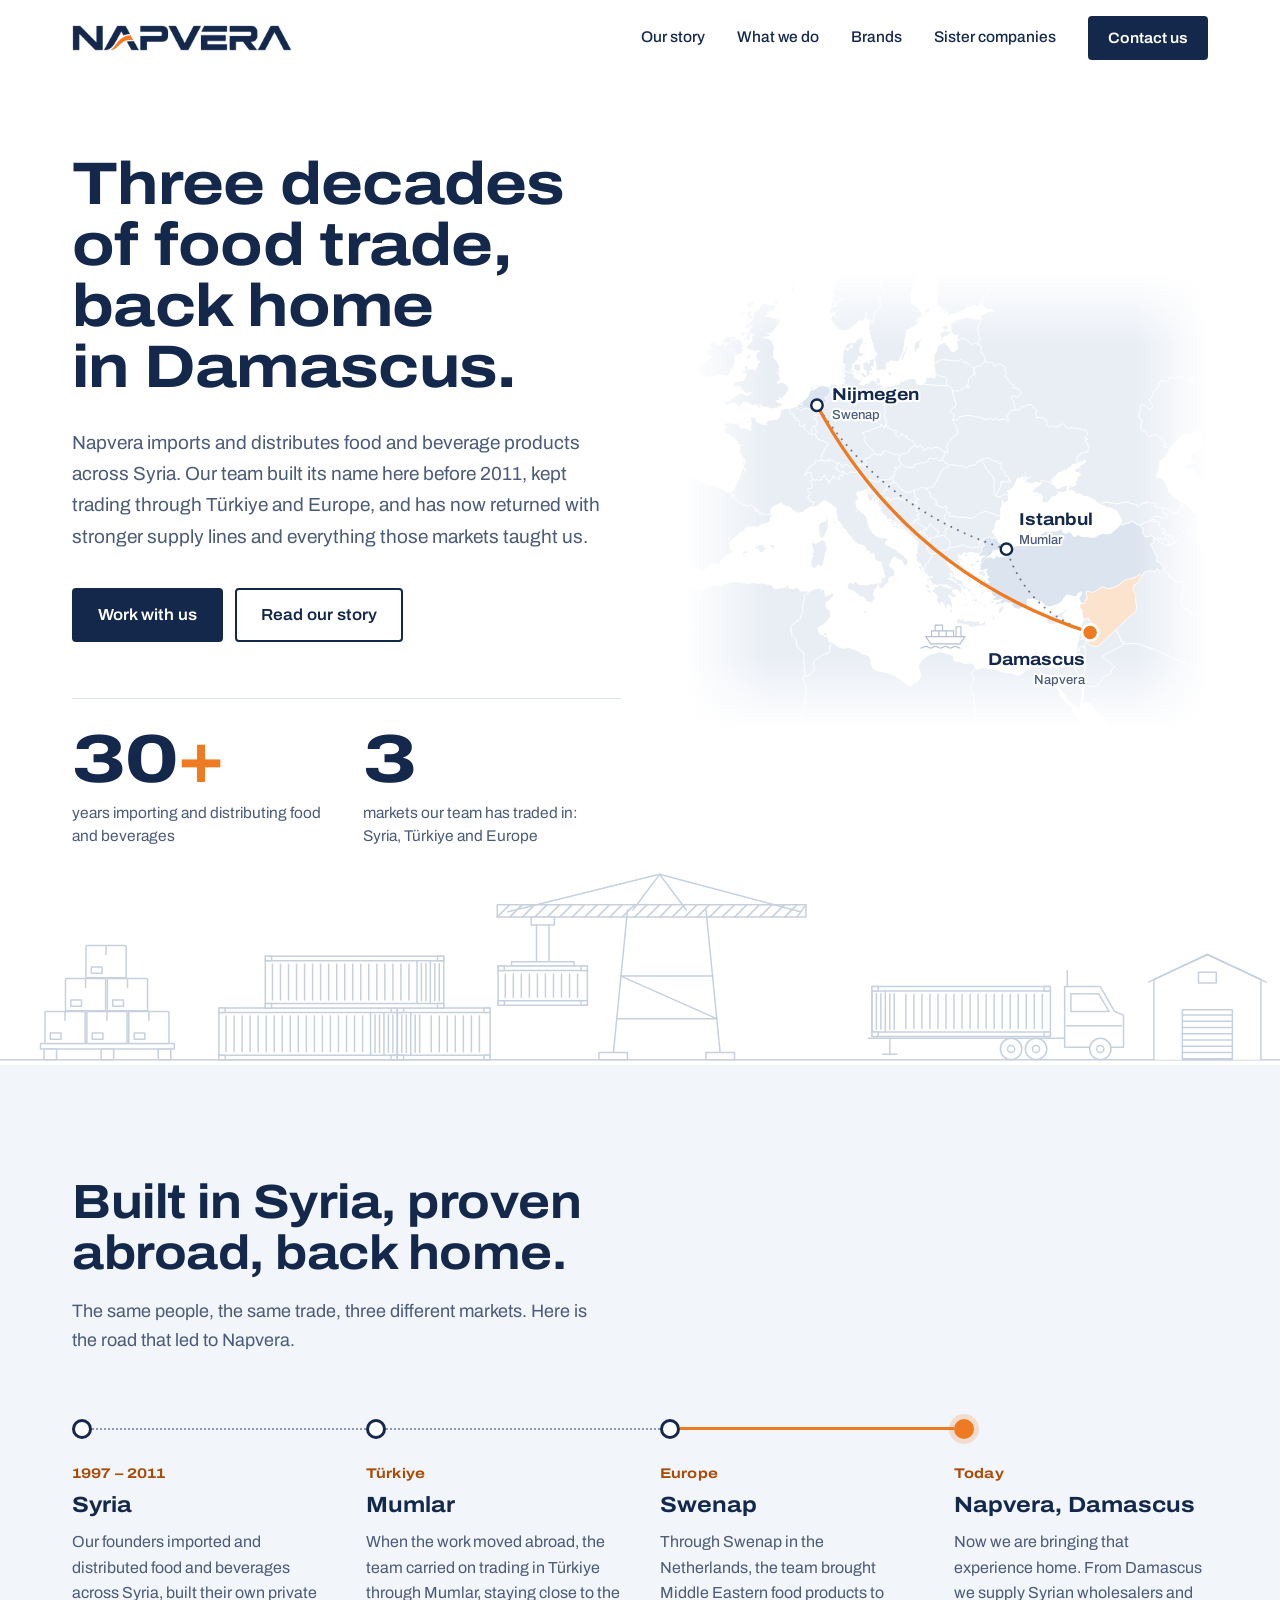
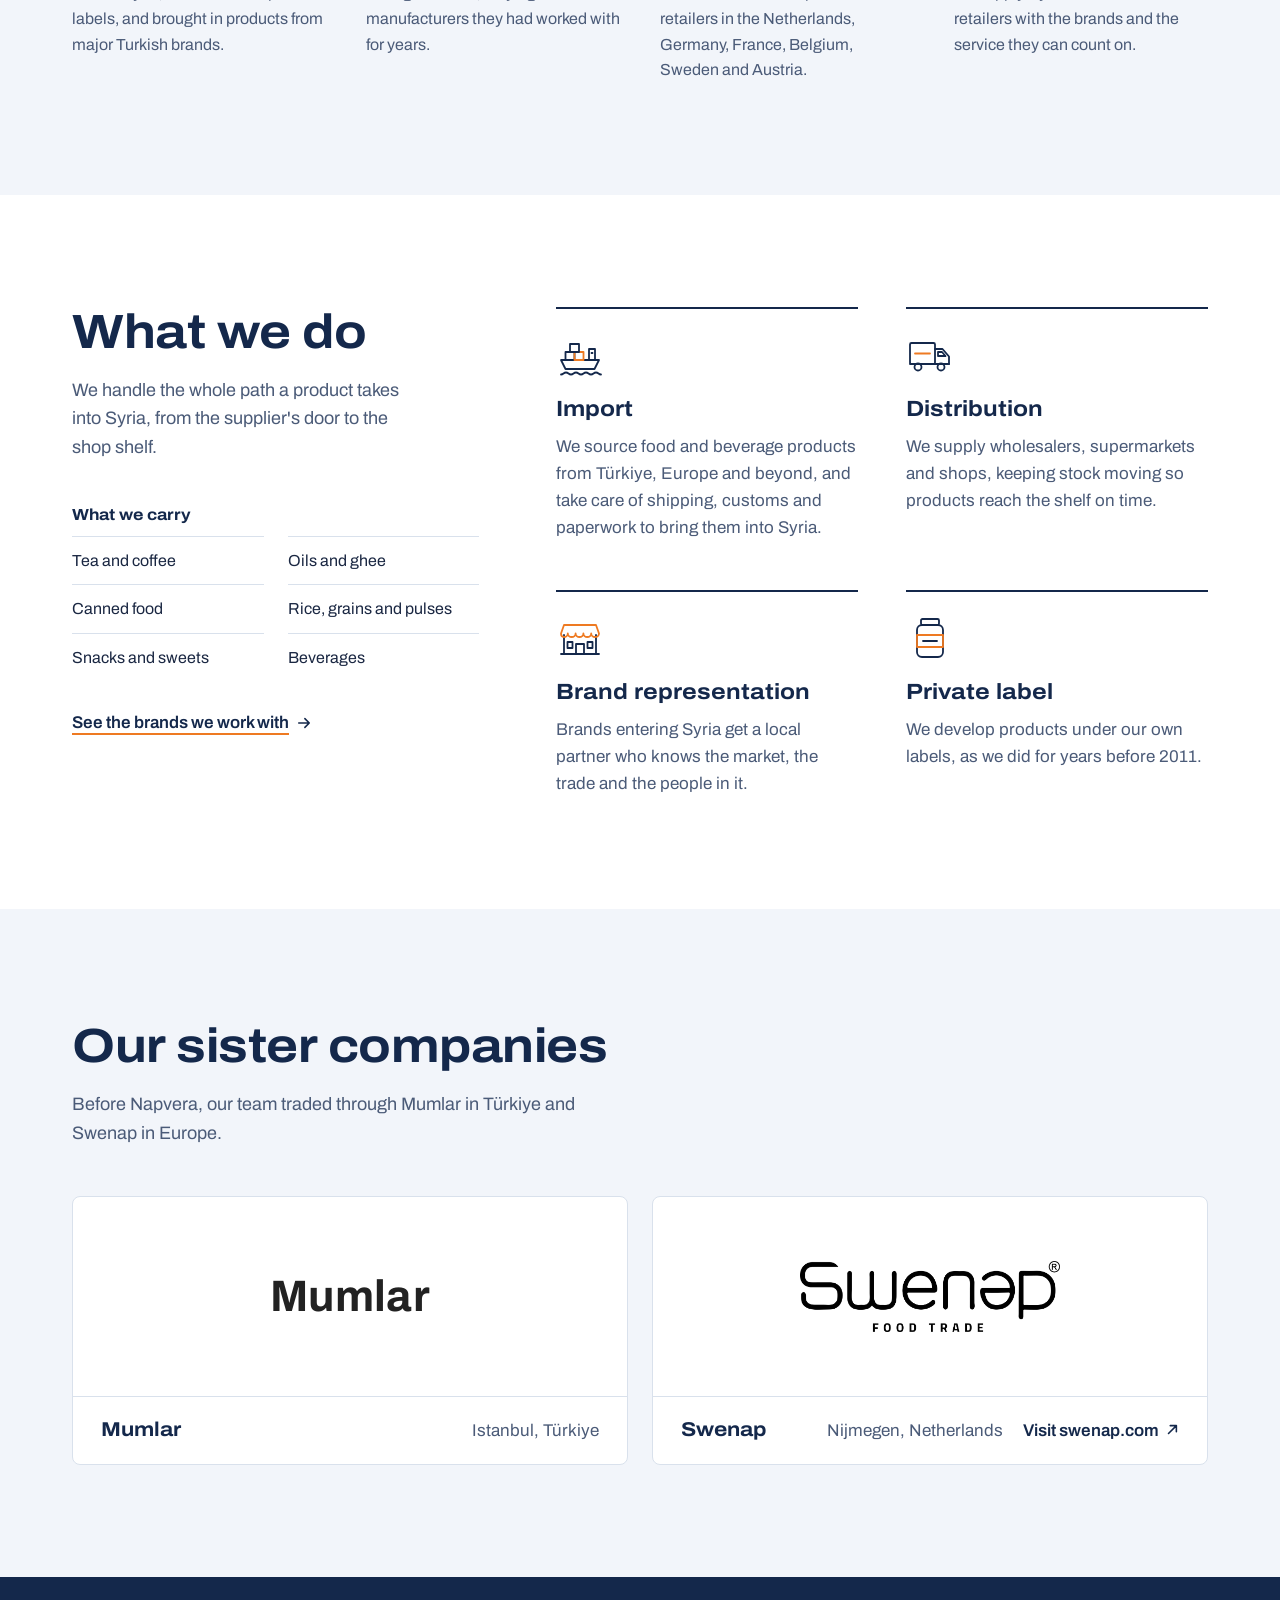
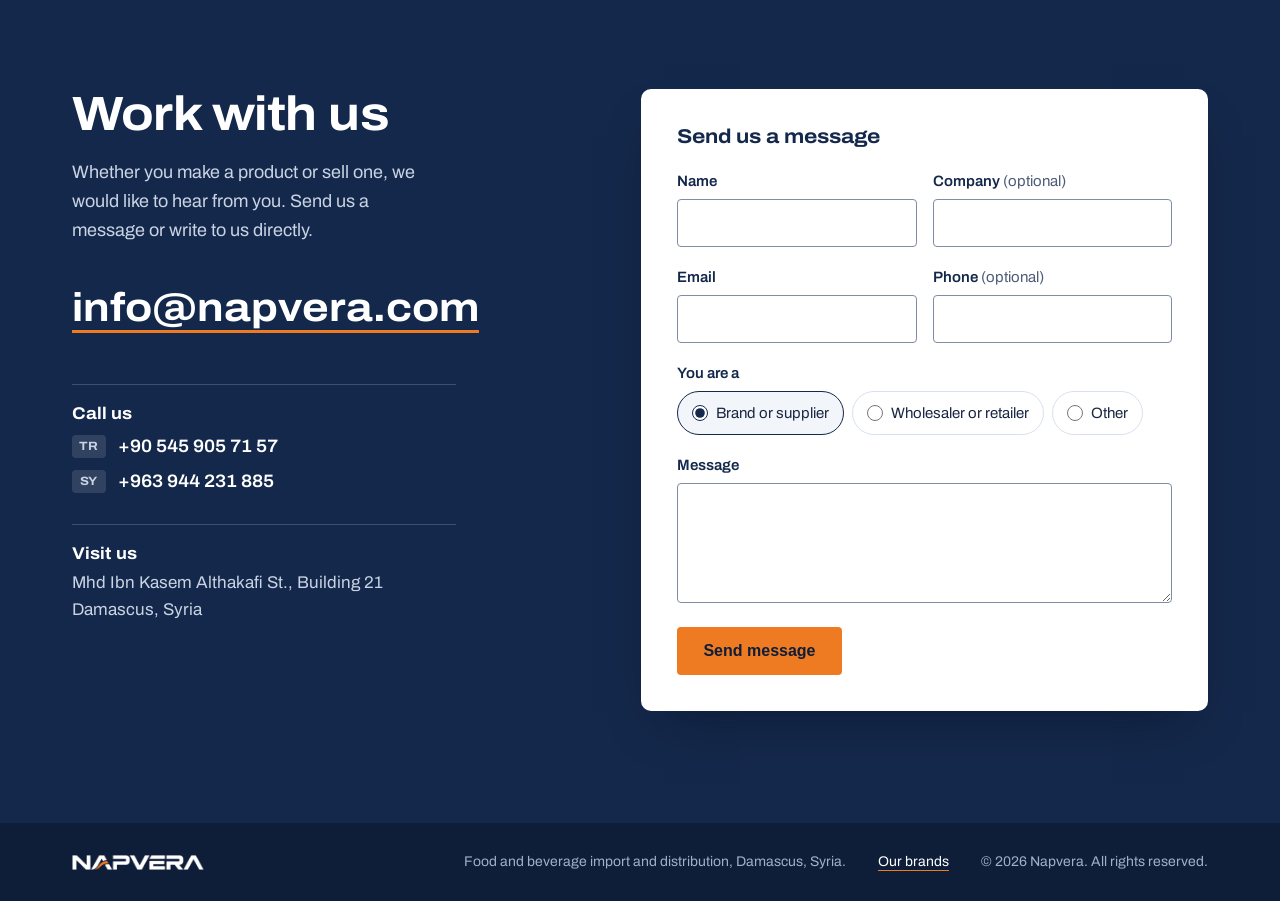
==== commit 350ecb36: "Update office address to Mhd Ibn Kasem Althakafi St., Building 21 Co-Authored-By: Claude Opus 5.5 <n" ====
--- a/index.html
+++ b/index.html
@@ -4,7 +4,7 @@
   <meta charset="utf-8">
   <meta name="viewport" content="width=device-width, initial-scale=1">
   <title>Napvera | Food &amp; Beverage Import and Distribution in Syria</title>
-  <meta name="description" content="Napvera imports and distributes food and beverage products across Syria from Maisat Square, Damascus, backed by 30+ years of trade in Syria, Türkiye and Europe.">
+  <meta name="description" content="Napvera imports and distributes food and beverage products across Syria from Damascus, backed by 30+ years of trade in Syria, Türkiye and Europe.">
   <meta name="robots" content="index, follow, max-image-preview:large">
   <link rel="canonical" href="https://www.napvera.com/">
   <meta name="theme-color" content="#14284B">
@@ -35,7 +35,7 @@
   <link rel="manifest" href="/site.webmanifest">
 
   <link rel="preload" href="/assets/fonts/archivo-latin-var.woff2" as="font" type="font/woff2" crossorigin>
-  <link rel="stylesheet" href="/css/style.css?v=5">
+  <link rel="stylesheet" href="/css/style.css?v=8">
 
   <script type="application/ld+json">
   {
@@ -58,7 +58,7 @@
         "telephone": "+963944231885",
         "address": {
           "@type": "PostalAddress",
-          "streetAddress": "Maisat Square",
+          "streetAddress": "Mhd Ibn Kasem Althakafi St., Building 21",
           "addressLocality": "Damascus",
           "addressCountry": "SY"
         },
@@ -184,7 +184,7 @@
           <li class="stop stop-home">
             <span class="when">Today</span>
             <h3>Napvera, Damascus</h3>
-            <p>Now we are bringing that experience home. From Maisat Square we supply Syrian wholesalers and retailers with the brands and the service they can count on.</p>
+            <p>Now we are bringing that experience home. From Damascus we supply Syrian wholesalers and retailers with the brands and the service they can count on.</p>
           </li>
         </ol>
       </div>
@@ -297,7 +297,7 @@
           </div>
           <div class="address">
             <h3>Visit us</h3>
-            <address>Maisat Square<br>Damascus, Syria</address>
+            <address>Mhd Ibn Kasem Althakafi St., Building 21<br>Damascus, Syria</address>
           </div>
         </div>
 
@@ -373,6 +373,6 @@
     </div>
   </footer>
 
-  <script src="/js/main.js" defer></script>
+  <script src="/js/main.js?v=2" defer></script>
 </body>
 </html>
--- a/css/style.css
+++ b/css/style.css
@@ -84,7 +84,7 @@
 .btn:hover { background: var(--navy-deep); border-color: var(--navy-deep); }
 .btn-ghost { background: transparent; color: var(--navy); }
 .btn-ghost:hover { background: var(--navy); color: var(--white); border-color: var(--navy); }
-.btn-small { min-height: 40px; padding: 8px 18px; font-size: .9375rem; }
+.btn-small { min-height: 40px; padding: 8px 18px; font-size: .9375rem; white-space: nowrap; }
 
 /* ---------- Header ---------- */
 .site-header {
@@ -100,6 +100,38 @@
 .site-nav a:not(.btn) { color: var(--navy); text-decoration: none; padding: 6px 0; border-bottom: 2px solid transparent; }
 .site-nav a:not(.btn):hover,
 .site-nav a[aria-current="page"] { border-bottom-color: var(--orange); }
+
+/* Phone menu (button and panel are added by js/main.js) */
+.menu-toggle {
+  display: none; flex-direction: column; justify-content: center; align-items: center; gap: 5px;
+  width: 44px; height: 44px; flex: none; padding: 0; cursor: pointer;
+  background: var(--white); border: 1px solid var(--line); border-radius: 8px;
+}
+.menu-toggle span { display: block; width: 20px; height: 2px; border-radius: 2px; background: var(--navy); transition: transform .2s ease, opacity .2s ease; }
+.menu-toggle[aria-expanded="true"] span:nth-child(1) { transform: translateY(7px) rotate(45deg); }
+.menu-toggle[aria-expanded="true"] span:nth-child(2) { opacity: 0; }
+.menu-toggle[aria-expanded="true"] span:nth-child(3) { transform: translateY(-7px) rotate(-45deg); }
+.menu-toggle:focus-visible { outline: 3px solid var(--orange); outline-offset: 2px; }
+
+.mobile-menu {
+  position: absolute; top: 100%; left: 0; right: 0;
+  display: flex; flex-direction: column;
+  padding: 4px var(--gutter) 20px;
+  background: var(--white); border-top: 1px solid var(--line); border-bottom: 1px solid var(--line);
+  box-shadow: 0 12px 24px rgba(20, 40, 75, .12);
+  animation: menu-in .18s ease-out;
+}
+.mobile-menu[hidden] { display: none; }
+.mobile-menu a:not(.btn) {
+  display: flex; align-items: center; min-height: 52px; padding-left: 12px;
+  color: var(--navy); font-size: 1.0625rem; font-weight: 600; text-decoration: none;
+  border-bottom: 1px solid var(--line); border-left: 3px solid transparent;
+}
+.mobile-menu a:not(.btn):hover { background: var(--mist); }
+.mobile-menu a[aria-current="page"] { border-left-color: var(--orange); }
+.mobile-menu .mobile-menu-cta { margin-top: 16px; width: 100%; }
+@keyframes menu-in { from { opacity: 0; transform: translateY(-6px); } }
+.site-header.menu-open { border-bottom-color: var(--line); }
 
 /* ---------- Hero ---------- */
 .hero { position: relative; overflow: hidden; padding-block: clamp(40px, 6vw, 80px) clamp(150px, 17vw, 250px); }
@@ -259,6 +291,8 @@
 .brand-box img { width: auto; height: auto; max-width: 100%; max-height: 100%; object-fit: contain; }
 
 .brand-origin { margin-top: 4px; font-size: .875rem; font-weight: 600; font-stretch: 106%; color: var(--orange-ink); }
+.brand-region { margin-top: 4px; font-size: .8125rem; font-weight: 600; color: var(--slate); }
+.brand-region::before { content: "\2192\00a0"; color: var(--orange-ink); }
 
 .brand-feature {
   display: flex; align-items: center; gap: clamp(24px, 4vw, 48px);
@@ -282,12 +316,13 @@
 }
 /* each brand is a box: logo on the left, name, origin and history on the right */
 .brand-card {
-  display: grid; grid-template-columns: auto minmax(0, 1fr); grid-template-rows: auto auto 1fr;
+  display: grid; grid-template-columns: auto minmax(0, 1fr); grid-template-rows: auto auto auto 1fr;
   column-gap: 22px; align-content: start;
   padding: 22px; border: 1px solid var(--line); border-radius: 10px; background: var(--white);
   box-shadow: 0 1px 2px rgba(20, 40, 75, .04);
 }
 .brand-card .brand-box { grid-row: 1 / -1; align-self: start; background: var(--mist); border-color: transparent; }
+.brand-card > :not(.brand-box) { grid-column: 2; }
 .brand-card h3 { font-size: 1.125rem; font-weight: 700; }
 .brand-card > p:last-child { margin-top: 8px; color: var(--slate); font-size: .9688rem; line-height: 1.55; }
 
@@ -403,13 +438,17 @@
   .hero-grid, .services-grid, .contact-grid { grid-template-columns: minmax(0, 1fr); }
   .hero-map { max-width: 560px; margin-inline: auto; width: 100%; }
   .site-nav a:not(.btn) { display: none; }
+  .site-nav { margin-left: auto; }
+  .menu-toggle { display: inline-flex; }
   /* narrower screens: logo on top inside each box, still two boxes per row */
   .brand-card { grid-template-columns: minmax(0, 1fr); grid-template-rows: none; }
   .brand-card .brand-box { grid-row: auto; width: 100%; margin-bottom: 14px; }
+  .brand-card > :not(.brand-box) { grid-column: auto; }
 }
 
 @media (max-width: 640px) {
-  .header-inner { min-height: 64px; }
+  .header-inner { min-height: 64px; gap: 10px; }
+  .site-nav .btn-small { padding-inline: 14px; }
   .brand img { width: 168px; }
   .brand-feature { flex-direction: column; align-items: flex-start; margin-top: 36px; }
   .brand-box-feature { width: 180px; height: 110px; }
@@ -438,6 +477,8 @@
 
 @media (prefers-reduced-motion: reduce) {
   html { scroll-behavior: auto; }
+  .mobile-menu { animation: none; }
+  .menu-toggle span { transition: none; }
   .route-home { animation: none; stroke-dashoffset: 0; }
   .pin-pulse { animation: none; }
   * { transition: none !important; }
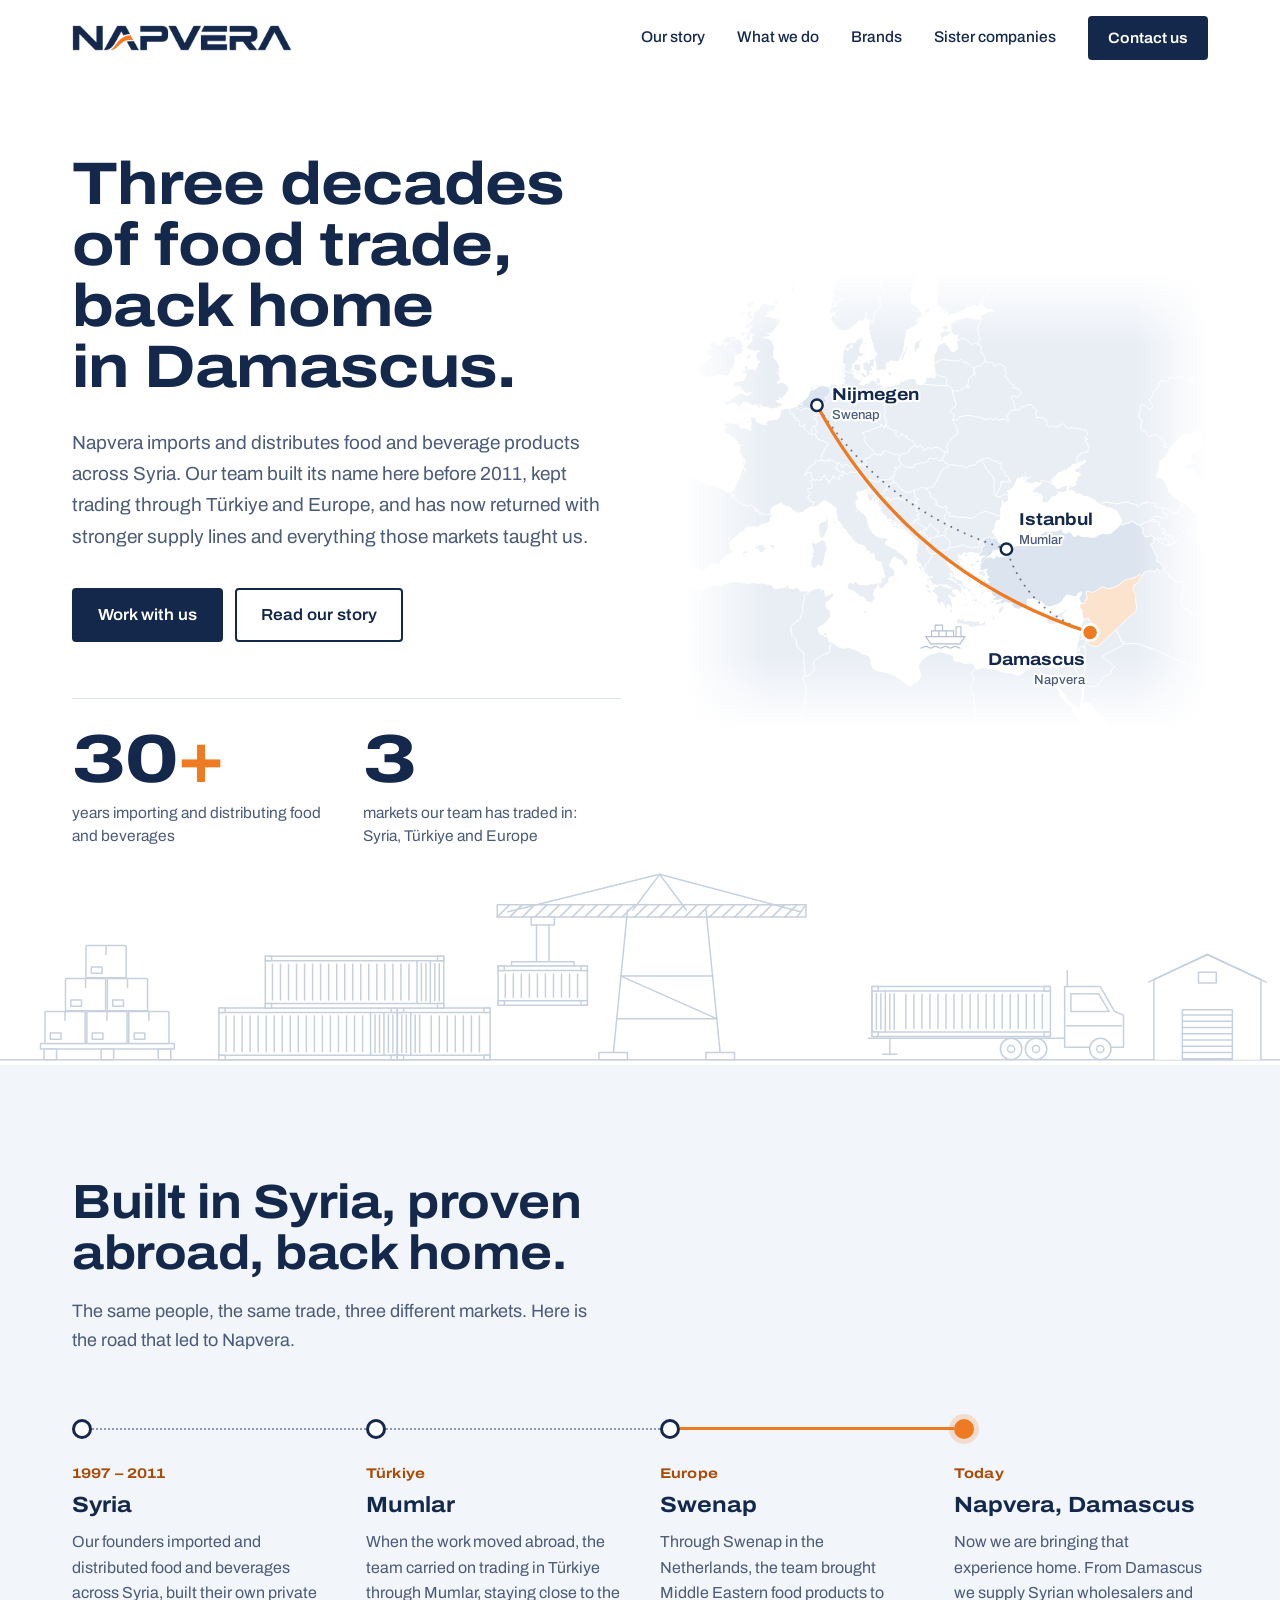
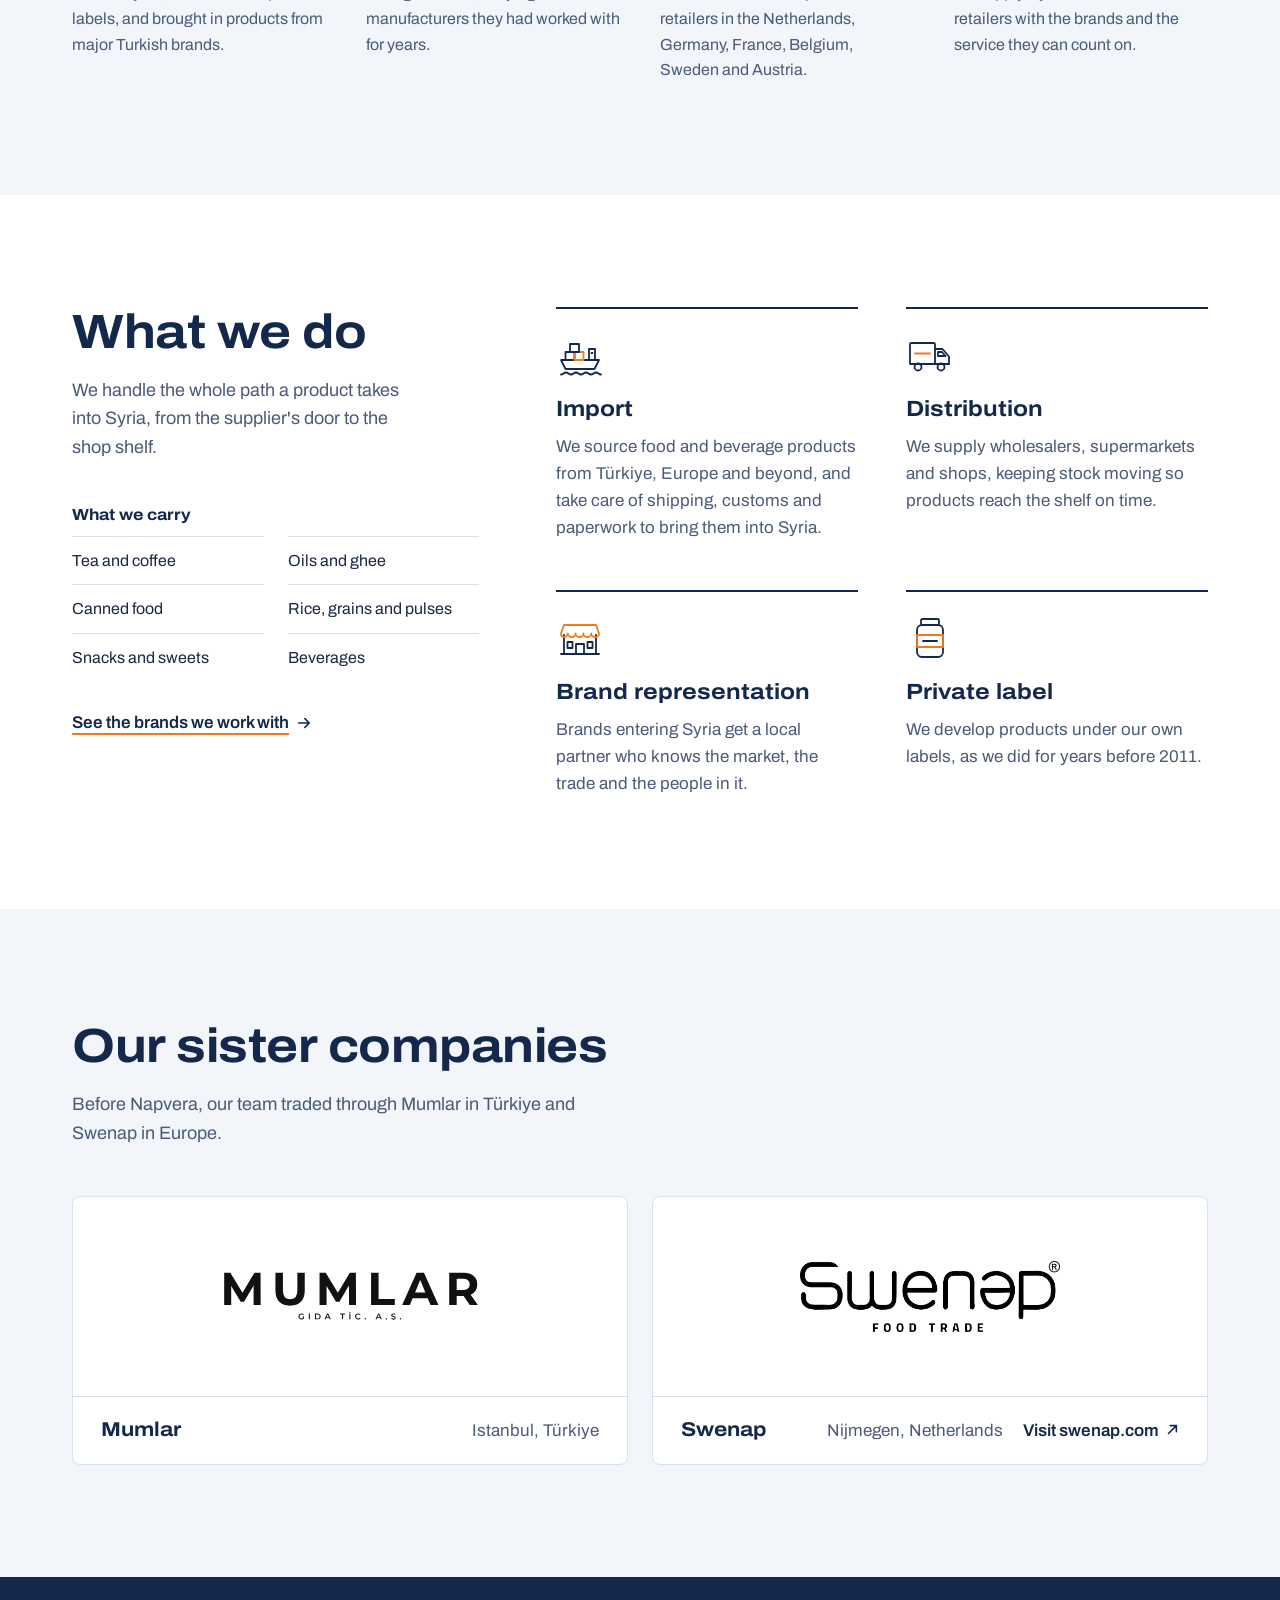
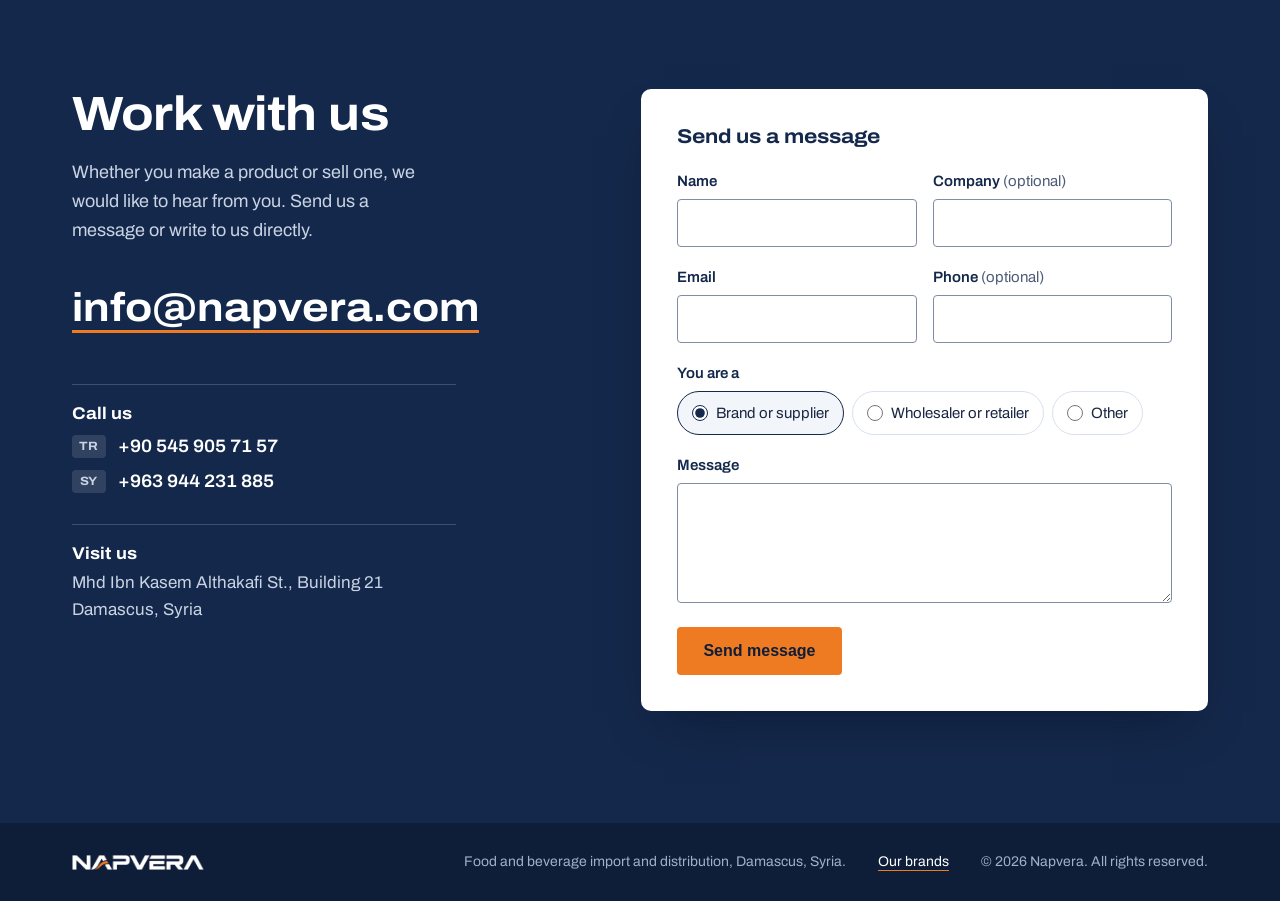
==== commit dd78221f: "Show the Mumlar logo in the sister companies section Co-Authored-By: Claude Opus 5.5 <noreply@anthro" ====
--- a/index.html
+++ b/index.html
@@ -256,11 +256,10 @@
           <p>Before Napvera, our team traded through Mumlar in Türkiye and Swenap in Europe.</p>
         </div>
         <div class="group-grid">
-          <!-- Mumlar: replace the text wordmark with the real logo file (e.g. assets/mumlar-logo.png)
-               and wrap the tile in a link once the website address is available. -->
+          <!-- Mumlar: wrap the tile in a link (like Swenap below) once the website address is available. -->
           <div class="company">
             <div class="company-logo">
-              <span class="wordmark-placeholder">Mumlar</span>
+              <img src="assets/mumlar-logo.svg" alt="Mumlar Gıda Tic. A.Ş." width="803" height="148">
             </div>
             <div class="company-meta">
               <h3>Mumlar</h3>
@@ -302,12 +301,11 @@
         </div>
 
         <!--
-          Contact form. To connect a backend, put your endpoint URL in data-endpoint
-          (and in action, for visitors without JavaScript). js/main.js sends the fields
-          as a POST (FormData) and expects a 2xx response. While data-endpoint is empty,
-          the form opens the visitor's email app with the message filled in.
+          Contact form. js/main.js POSTs the fields (FormData) to data-endpoint, which is the
+          Vercel function in api/contact.mjs; it emails info@napvera.com through Resend.
+          If data-endpoint is emptied, the form opens the visitor's email app instead.
         -->
-        <form class="contact-form" id="contact-form" action="mailto:info@napvera.com" method="post" enctype="text/plain" data-endpoint="" novalidate>
+        <form class="contact-form" id="contact-form" action="/api/contact" method="post" data-endpoint="/api/contact" novalidate>
           <h3 class="form-title">Send us a message</h3>
 
           <div class="form-row">
--- a/css/style.css
+++ b/css/style.css
@@ -268,7 +268,6 @@
 }
 .company-logo { display: flex; align-items: center; justify-content: center; min-height: 200px; padding: 40px; border-bottom: 1px solid var(--line); }
 .company-logo img { width: auto; max-width: 260px; max-height: 72px; }
-.wordmark-placeholder { font-size: 2.75rem; font-weight: 700; font-stretch: 100%; letter-spacing: .01em; color: #222; }
 .company-meta { display: flex; align-items: baseline; justify-content: space-between; gap: 16px; padding: 20px 28px; }
 .company-meta h3 { font-size: 1.25rem; font-weight: 700; }
 .company-meta p { color: var(--slate); display: flex; flex-wrap: wrap; gap: 6px 20px; align-items: baseline; justify-content: flex-end; }
